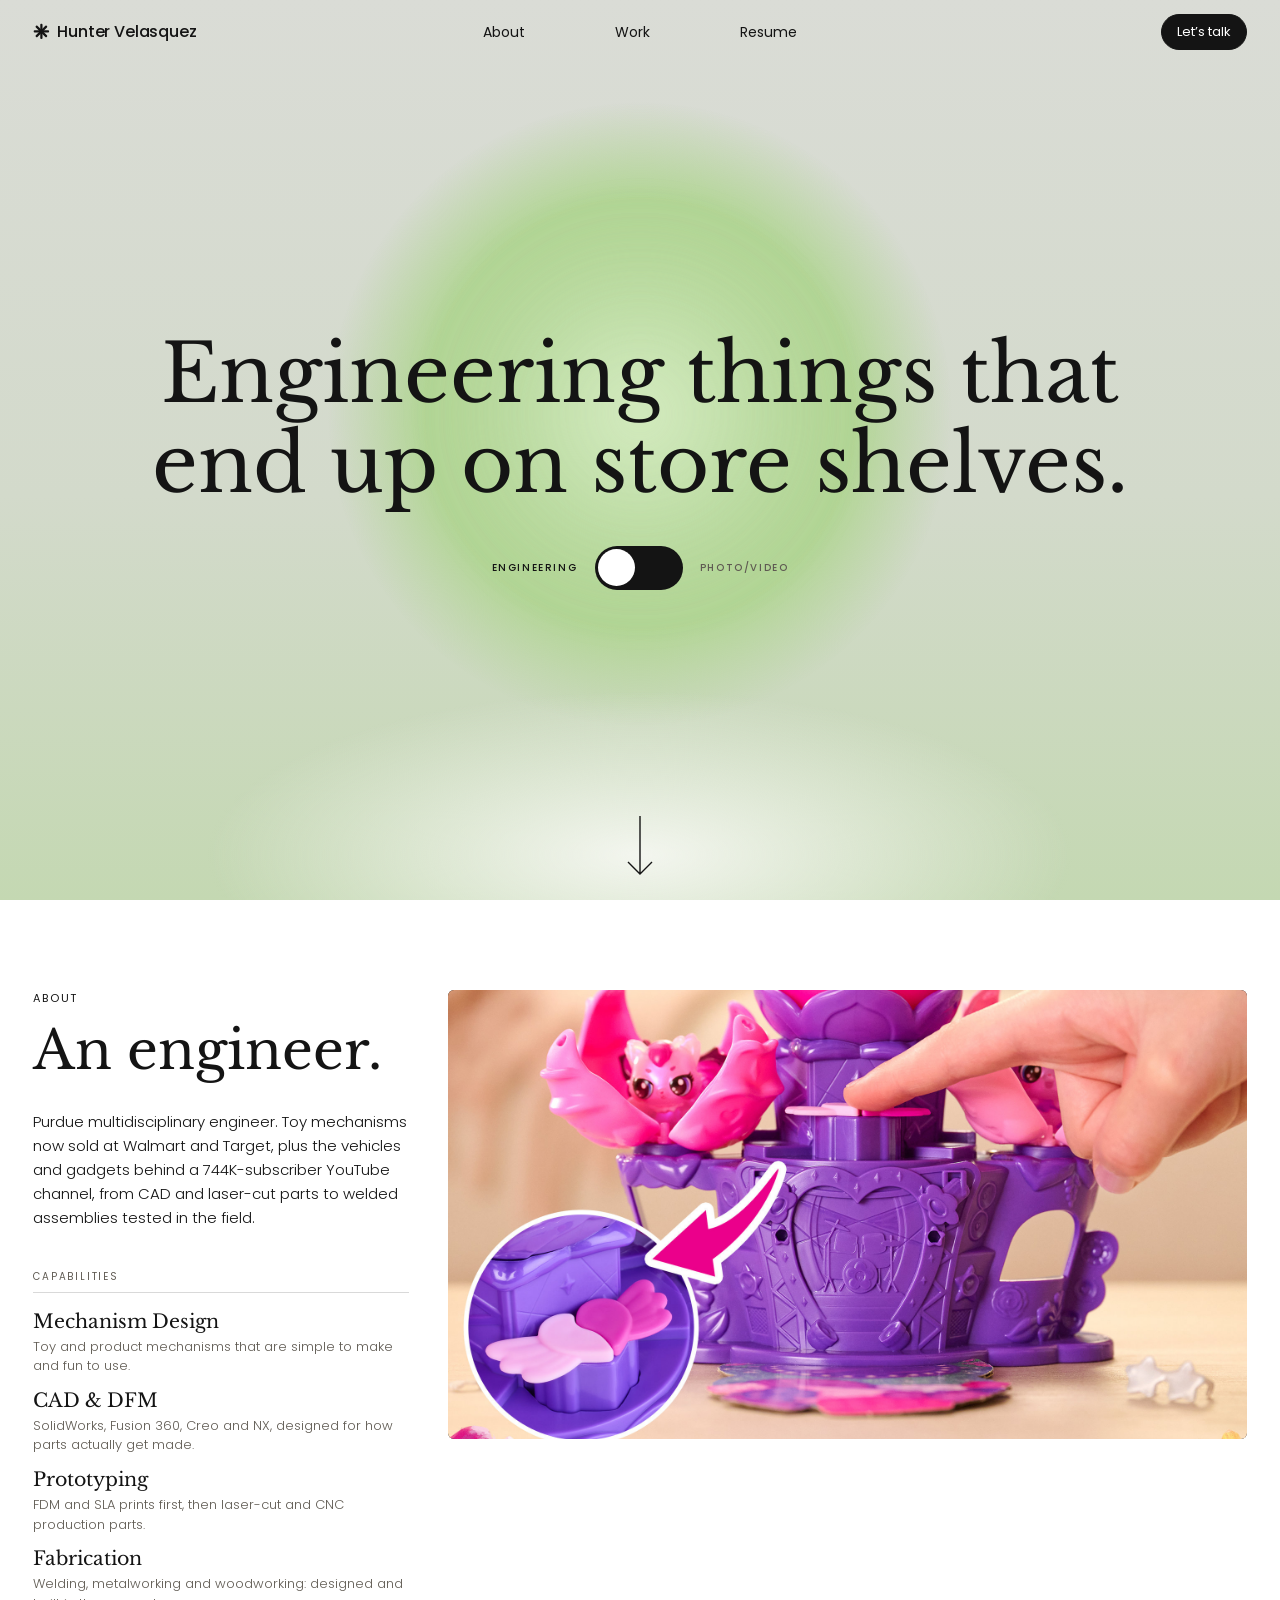
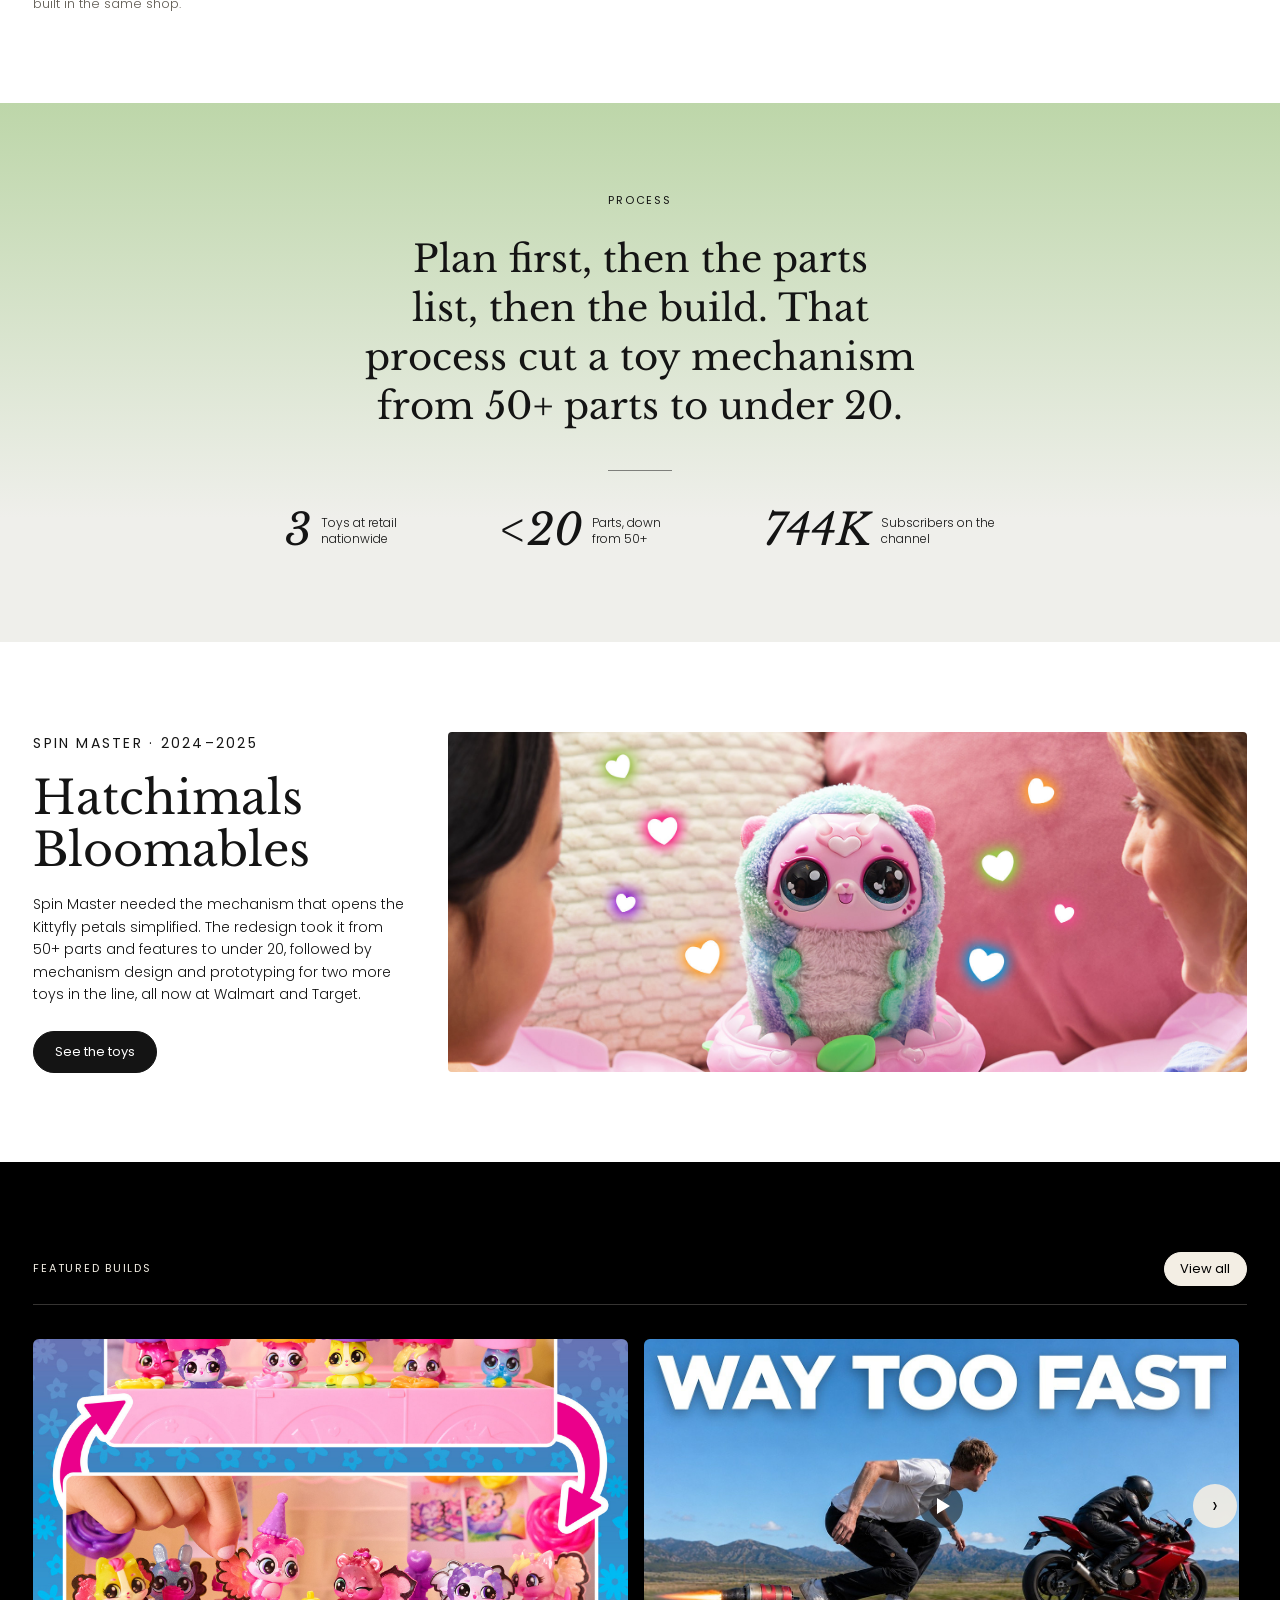
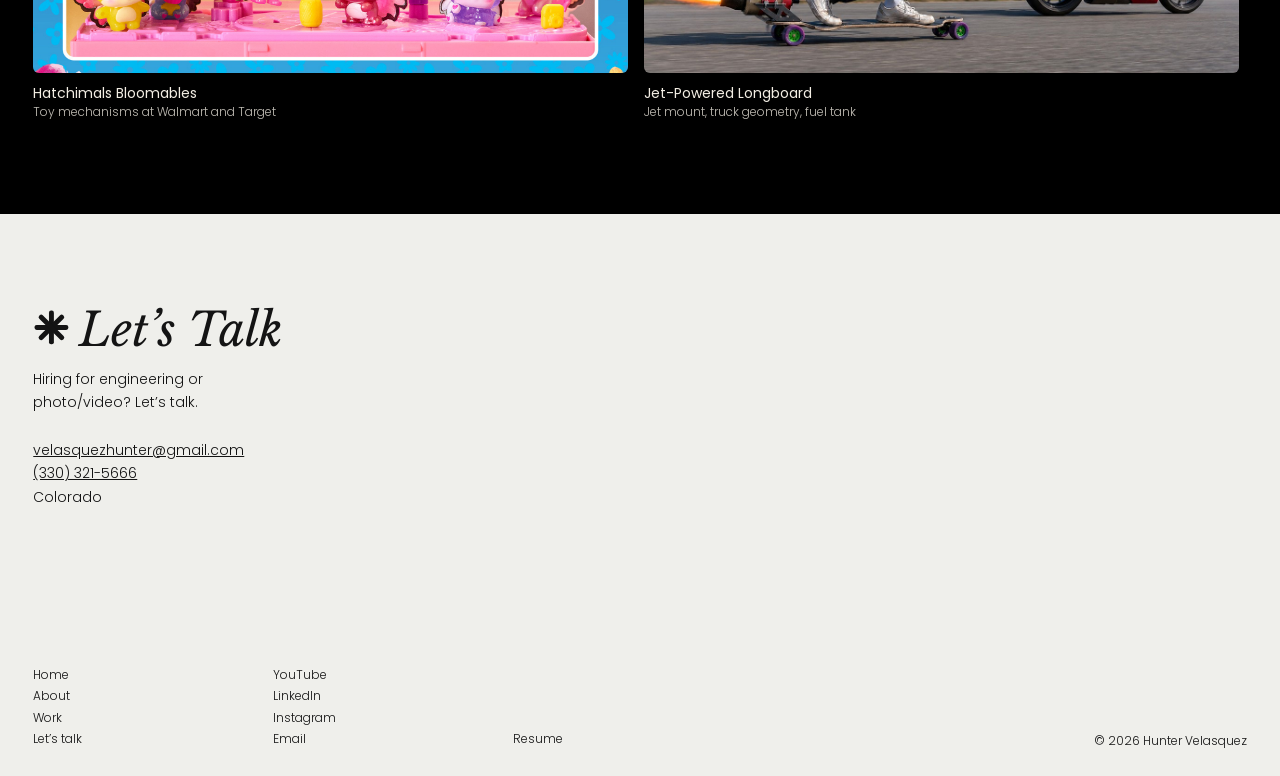
==== index.html @ cd438ddf "Stronger hero glow motion Co-Authored-By: Claude Opus 5.5 <noreply@anthropic.com>" ====
<!doctype html>
<html lang="en">
<head>
<meta charset="utf-8">
<meta name="viewport" content="width=device-width, initial-scale=1">
<title>Hunter Velasquez | Engineering and Photo/Video</title>
<meta name="description" content="Hunter Velasquez: mechanical and product engineer behind toys at Walmart and Target, and the editor and shooter for a 744K-subscriber YouTube channel.">
<meta property="og:title" content="Hunter Velasquez | Engineering and Photo/Video">
<meta property="og:description" content="Engineering things that end up on store shelves. Shooting and cutting stories millions of people watch.">
<meta property="og:image" content="/media/img/jet-powered-longboard-poster.jpg">
<meta property="og:type" content="website">
<link rel="icon" href="/favicon.svg" type="image/svg+xml">
<link rel="preconnect" href="https://fonts.googleapis.com">
<link rel="preconnect" href="https://fonts.gstatic.com" crossorigin>
<link href="https://fonts.googleapis.com/css2?family=Libre+Baskerville:ital,wght@0,400;1,400&family=Poppins:wght@200;300;400;500&display=swap" rel="stylesheet">
<link rel="stylesheet" href="/assets/site.css?v=6">
</head>
<body>
<header id="site-header"></header>

<main>
  <section class="hero" id="top">
    <div class="hero-bg" aria-hidden="true"><i class="g1"></i><i class="g4"></i><i class="g2"></i><i class="g3"></i></div>
    <div class="hero-inner">
      <h1 data-k="hero">Engineering things that end up on store shelves.</h1>
      <div class="switch" role="group" aria-label="Show engineering or photo and video work">
        <button class="side on" type="button" data-to="build">Engineering</button>
        <button class="track" type="button" role="switch" aria-checked="false" aria-label="Switch to Photo/Video"><span class="knob"></span></button>
        <button class="side" type="button" data-to="film">Photo/Video</button>
      </div>
    </div>
    <a class="down" href="#about" aria-label="Scroll to About"><svg viewBox="0 0 28 60"><path d="M14 0v58M2 46l12 12 12-12"/></svg></a>
  </section>

  <section id="about" class="wrap about">
    <div>
      <p class="label" data-k="aboutLabel">About</p>
      <h2 data-k="aboutTitle">An engineer.</h2>
      <p class="intro" data-k="about"></p>
      <div class="caps" data-swap>
        <span class="label" data-k="servicesLabel">Capabilities</span>
        <div id="caps"></div>
      </div>
    </div>
    <div class="reel" id="reel">
      <img id="reelPoster" alt="">
      <video id="reelVideo" muted loop playsinline autoplay preload="metadata"></video>
    </div>
  </section>

  <section class="wrap process" id="process">
    <p class="label" data-k="visionLabel">Process</p>
    <p class="stmt" data-k="vision"></p>
    <hr>
    <div class="stats" id="stats" data-swap></div>
  </section>

  <section class="wrap case" id="case">
    <div class="text">
      <p class="label" data-k="caseLabel"></p>
      <h2 data-k="caseTitle"></h2>
      <p data-k="caseBody"></p>
      <a class="pill" id="caseBtn" data-k="caseButton" target="_blank" rel="noopener"></a>
    </div>
    <div class="pic" data-swap><img id="caseImg" alt=""></div>
  </section>

  <section class="wrap featured" id="featured">
    <div class="head">
      <p class="label" data-k="featured"></p>
      <a class="pill" href="/work/">View all</a>
    </div>
    <div class="slider">
      <div class="track-x" id="slides" data-swap></div>
      <div class="arrows"><button type="button" id="prevSlide" aria-label="Previous">&#8249;</button><button type="button" id="nextSlide" aria-label="Next">&#8250;</button></div>
    </div>
  </section>

  <section class="wrap contact" id="contact">
    <h2><span id="star"></span>Let&rsquo;s Talk</h2>
    <p class="lede">Hiring for engineering or photo/video? Let&rsquo;s talk.</p>
    <address>
      <a href="mailto:velasquezhunter@gmail.com">velasquezhunter@gmail.com</a><br>
      <a href="tel:+13303215666">(330) 321-5666</a><br>
      Colorado
    </address>
  </section>
</main>

<footer id="site-footer"></footer>

<script src="/assets/data.js?v=6"></script>
<script src="/assets/site.js?v=6"></script>
<script src="/assets/home.js?v=6"></script>
</body>
</html>
---- assets/site.css ----
/* Hunter Velasquez portfolio. One stylesheet for every page.
   Two themes: Engineering (light, sage) and Photo/Video (dark). body.film switches them. */

:root {
  --ink: #141414;
  --muted: #5f5a52;
  --line: rgba(20, 20, 20, .16);
  --bg: #ffffff;
  --bg-soft: #efefeb;
  --cream: #f3eee4;
  --night: #0d0d10;
  --sage: #bdd6a9;
  --serif: "Libre Baskerville", Georgia, "Times New Roman", serif;
  --sans: "Poppins", system-ui, -apple-system, "Segoe UI", sans-serif;
  --pad: clamp(16px, 2.6vw, 64px);
  --ease: cubic-bezier(.2, .7, .2, 1);
}
/* --mix blends the two themes: 0 = Engineering (light), 1 = Photo/Video (dark).
   Home sets it live from the switch (so the colors slide while you drag); other pages use body.film = 1. */
body { --mix: 0; }
body.film { --mix: 1; }
body {
  --m: calc(var(--mix) * 100%);
  --ink: color-mix(in srgb, #141414, #f3eee4 var(--m));
  --muted: color-mix(in srgb, #5f5a52, rgba(243, 238, 228, .68) var(--m));
  --line: color-mix(in srgb, rgba(20, 20, 20, .16), rgba(243, 238, 228, .22) var(--m));
  --bg: color-mix(in srgb, #ffffff, #0d0d10 var(--m));
  --bg-soft: color-mix(in srgb, #efefeb, #0d0d10 var(--m));
}

*, *::before, *::after { box-sizing: border-box; }
html { scroll-behavior: smooth; -webkit-text-size-adjust: 100%; }
body {
  margin: 0; background: var(--bg); color: var(--ink);
  font-family: var(--sans); font-weight: 300; font-size: 16px; line-height: 1.6;
  -webkit-font-smoothing: antialiased;
}
img, video { display: block; max-width: 100%; }
a { color: inherit; }
h1, h2, h3 { font-family: var(--serif); font-weight: 400; margin: 0; line-height: 1.12; }
p { margin: 0; }
button { font: inherit; color: inherit; }
:focus-visible { outline: 2px solid currentColor; outline-offset: 3px; }
.sr { position: absolute; width: 1px; height: 1px; overflow: hidden; clip: rect(0 0 0 0); white-space: nowrap; }

.label { font-size: clamp(11px, .78vw, 15px); letter-spacing: .16em; text-transform: uppercase; font-weight: 400; color: var(--ink); }
.label.muted { color: var(--muted); }
.pill {
  display: inline-flex; align-items: center; justify-content: center; gap: .5em;
  padding: .72em 1.6em; border-radius: 999px; border: 1px solid var(--ink);
  background: var(--ink); color: var(--bg); text-decoration: none; font-size: clamp(13px, .9vw, 16px);
  font-weight: 400; cursor: pointer; transition: opacity .2s ease, background-color .7s ease, color .7s ease;
}
.pill:hover { opacity: .82; }
.pill.ghost { background: transparent; color: var(--ink); }

/* swap fade for text that changes with the switch */
[data-k], [data-swap] { transition: opacity .22s ease; }
.swapping [data-k], .swapping [data-swap] { opacity: 0; }

/* ---------- header ---------- */
.site-header {
  position: fixed; inset: 0 0 auto 0; z-index: 50;
  display: grid; grid-template-columns: 1fr auto 1fr; align-items: center; gap: 24px;
  padding: 14px var(--pad); transition: background-color .35s ease, box-shadow .35s ease, color .7s ease;
}
.site-header.solid { background: color-mix(in srgb, var(--bg) 88%, transparent); backdrop-filter: blur(10px); -webkit-backdrop-filter: blur(10px); box-shadow: 0 1px 0 var(--line); }
.logo { display: inline-flex; align-items: center; gap: .45em; text-decoration: none; font-weight: 500; font-size: clamp(16px, 1.25vw, 22px); letter-spacing: -.01em; white-space: nowrap; }
.logo svg { width: 1.05em; height: 1.05em; fill: currentColor; }
.nav { display: flex; gap: clamp(24px, 7vw, 150px); }
.nav a { text-decoration: none; font-size: clamp(14px, 1vw, 18px); font-weight: 400; }
.nav a:hover, .nav a[aria-current="page"] { text-decoration: underline; text-underline-offset: 4px; }
.site-header .pill { justify-self: end; padding: .5em 1.15em; }
.menu-btn { display: none; justify-self: end; background: none; border: 0; width: 40px; height: 40px; cursor: pointer; }
.menu-btn span { display: block; height: 1.5px; background: currentColor; margin: 7px 8px; transition: transform .25s ease, opacity .25s ease; }
@media (max-width: 760px) {
  .site-header { grid-template-columns: 1fr auto; }
  .site-header .pill { display: none; }
  .menu-btn { display: block; }
  .nav { position: fixed; inset: 0; z-index: -1; flex-direction: column; justify-content: center; align-items: center; gap: 28px; background: var(--bg); opacity: 0; pointer-events: none; transition: opacity .25s ease; }
  .nav a { font-family: var(--serif); font-size: 34px; }
  .menu-open .nav { opacity: 1; pointer-events: auto; }
  .menu-open .menu-btn span:first-child { transform: translateY(4.25px) rotate(45deg); }
  .menu-open .menu-btn span:last-child { transform: translateY(-4.25px) rotate(-45deg); }
}

/* ---------- hero ---------- */
.hero { position: relative; min-height: 100vh; min-height: 100svh; display: grid; place-items: center; overflow: hidden; padding: 110px var(--pad) 90px; isolation: isolate; }
.hero-bg { position: absolute; inset: 0; z-index: -1; overflow: hidden;
  --glow: color-mix(in srgb, #b2d595, #6a2a10 var(--m));
  --glow2: color-mix(in srgb, #e4f5d2, #c2531a var(--m));
  --glow3: color-mix(in srgb, #94c27a, #3a1508 var(--m));
  --haze: color-mix(in srgb, rgba(244, 246, 240, .98), rgba(255, 140, 70, .22) var(--m));
  background: linear-gradient(180deg, color-mix(in srgb, #dadcd6, #0d0d10 var(--m)) 0%, color-mix(in srgb, #d3dacb, #0d0d10 var(--m)) 55%, color-mix(in srgb, #c4d8b2, #140b07 var(--m)) 100%); }
.hero-bg i { position: absolute; display: block; border-radius: 50%; will-change: transform, opacity; }
/* main glow: grows and shrinks like the old site's pulsing circle */
.hero-bg .g1 { width: 70vmin; height: 70vmin; left: calc(50% - 35vmin); top: calc(46% - 35vmin);
  background: radial-gradient(circle, var(--glow) 0, var(--glow) 48%, transparent 70%); animation: breathe 5.5s ease-in-out infinite; }
/* bright core drifting around inside the glow */
.hero-bg .g2 { width: 44vmin; height: 44vmin; left: calc(50% - 22vmin); top: calc(46% - 22vmin); opacity: .9; filter: blur(4vmin);
  background: radial-gradient(circle, var(--glow2) 0, transparent 68%); animation: orbit 11s linear infinite; }
/* deeper-toned blob circling the other way, so the color visibly shifts */
.hero-bg .g4 { width: 38vmin; height: 38vmin; left: calc(50% - 19vmin); top: calc(46% - 19vmin); opacity: .75; filter: blur(5vmin);
  background: radial-gradient(circle, var(--glow3) 0, transparent 68%); animation: orbit2 14s linear infinite; }
/* light pooling at the bottom edge */
.hero-bg .g3 { width: 100vmin; height: 38vmin; left: calc(50% - 50vmin); bottom: -14vmin;
  background: radial-gradient(ellipse, var(--haze) 0, transparent 68%); animation: swell 6.5s ease-in-out infinite; }
@keyframes breathe { 0%, 100% { transform: scale(.9); } 50% { transform: scale(1.16); } }
@keyframes orbit { from { transform: rotate(0deg) translateX(15vmin) rotate(0deg) scale(1); } 50% { transform: rotate(180deg) translateX(15vmin) rotate(-180deg) scale(1.2); } to { transform: rotate(360deg) translateX(15vmin) rotate(-360deg) scale(1); } }
@keyframes orbit2 { from { transform: rotate(360deg) translateX(13vmin) rotate(-360deg); } to { transform: rotate(0deg) translateX(13vmin) rotate(0deg); } }
@keyframes swell { 0%, 100% { transform: scale(.92, .85); opacity: .75; } 50% { transform: scale(1.15, 1.35); opacity: 1; } }
.hero-inner { display: flex; flex-direction: column; align-items: center; gap: clamp(28px, 4vh, 56px); text-align: center; }
.hero h1 { font-size: clamp(42px, 6.25vw, 112px); line-height: 1.12; max-width: 20ch; text-wrap: balance; }
.down { position: absolute; left: 50%; bottom: 22px; transform: translateX(-50%); width: 44px; height: 64px; display: grid; place-items: center; color: var(--ink); }
.down svg { width: 28px; height: 60px; stroke: currentColor; fill: none; stroke-width: 1.4; }

/* the Engineering / Photo-Video switch */
.switch { display: flex; align-items: center; gap: clamp(12px, 1.2vw, 20px); user-select: none; -webkit-user-select: none; }
.switch .side { font-size: clamp(10px, .72vw, 13px); letter-spacing: .16em; font-weight: 500; text-transform: uppercase; background: none; border: 0; padding: 6px 2px; cursor: pointer; color: var(--muted); transition: color .3s ease; }
.switch .side.on { color: var(--ink); }
.track { position: relative; width: clamp(88px, 6.4vw, 120px); aspect-ratio: 2 / 1; border-radius: 999px; background: color-mix(in srgb, #141414, #f3eee4 var(--m)); border: 0; padding: 0; cursor: grab; touch-action: none; box-shadow: 0 0 0 0 rgba(20, 20, 20, .35); animation: nudge 2.6s ease-out infinite; }
body.film .track { animation-name: nudgeFilm; }
.knob { position: absolute; top: 8%; left: 4%; height: 84%; aspect-ratio: 1; border-radius: 50%; background: color-mix(in srgb, #ffffff, #0d0d10 var(--m)); }
.track.dragging { cursor: grabbing; animation: none; }
@keyframes nudge { 0% { box-shadow: 0 0 0 0 rgba(20, 20, 20, .35); } 70% { box-shadow: 0 0 0 14px rgba(20, 20, 20, 0); } 100% { box-shadow: 0 0 0 0 rgba(20, 20, 20, 0); } }
@keyframes nudgeFilm { 0% { box-shadow: 0 0 0 0 rgba(243, 238, 228, .35); } 70% { box-shadow: 0 0 0 14px rgba(243, 238, 228, 0); } 100% { box-shadow: 0 0 0 0 rgba(243, 238, 228, 0); } }

/* ---------- sections ---------- */
section { position: relative; }
.wrap { padding: clamp(56px, 7vw, 120px) var(--pad); }

/* about */
.about { display: grid; grid-template-columns: minmax(0, 31%) minmax(0, 1fr); gap: clamp(24px, 3vw, 64px); align-items: start; }
.about h2 { font-size: clamp(40px, 4.2vw, 80px); margin: .25em 0 .55em; }
.about .intro { font-size: clamp(15px, 1.05vw, 20px); line-height: 1.6; }
.caps { margin-top: clamp(28px, 3vw, 48px); }
.caps .label { display: block; padding-bottom: .7em; border-bottom: 1px solid var(--line); margin-bottom: .4em; color: var(--muted); font-size: clamp(10px, .7vw, 13px); letter-spacing: .18em; }
.cap { padding: .8em 0 0; }
.cap h3 { font-size: clamp(19px, 1.45vw, 27px); line-height: 1.3; }
.cap p { font-size: clamp(13px, .9vw, 17px); color: var(--muted); line-height: 1.5; margin-top: .2em; }
.reel { position: relative; aspect-ratio: 16 / 9; border-radius: 6px; overflow: hidden; background: #0d0d10; }
.reel img, .reel video { position: absolute; inset: 0; width: 100%; height: 100%; object-fit: cover; }
.reel video { opacity: 0; transition: opacity .5s ease; }
.reel video.on { opacity: 1; }
@media (max-width: 860px) { .about { grid-template-columns: 1fr; } .about .reel { order: 2; } }

/* process */
.process { text-align: center; background: linear-gradient(180deg, color-mix(in srgb, var(--sage), #0d0d10 var(--m)) 0%, var(--bg-soft) 77%); perspective: 1000px; }
.process .stmt { font-family: var(--serif); font-size: clamp(26px, 2.9vw, 60px); line-height: 1.32; max-width: 24ch; margin: clamp(18px, 2vw, 32px) auto 0; text-wrap: balance; transform-style: preserve-3d; will-change: transform; }
.process hr { width: 64px; border: 0; border-top: 1px solid var(--ink); opacity: .5; margin: clamp(28px, 3vw, 48px) auto; }
.stats { display: grid; grid-template-columns: repeat(3, auto); justify-content: center; gap: clamp(28px, 8vw, 180px); }
.stat { display: flex; align-items: center; gap: .6em; text-align: left; }
.stat b { font-family: var(--serif); font-style: italic; font-weight: 400; font-size: clamp(36px, 3.4vw, 64px); line-height: 1; }
.stat span { font-size: clamp(12px, .85vw, 16px); line-height: 1.3; white-space: pre-line; }
@media (max-width: 700px) { .stats { grid-template-columns: 1fr; justify-items: center; gap: 22px; } }

/* case study */
.case { display: grid; grid-template-columns: minmax(0, 31%) minmax(0, 1fr); gap: clamp(24px, 3vw, 64px); align-items: start; }
.case .text { display: flex; flex-direction: column; gap: clamp(14px, 1.4vw, 24px); }
.case h2 { font-size: clamp(36px, 3.6vw, 72px); }
.case .text p { font-size: clamp(14px, .95vw, 18px); line-height: 1.6; }
.case .text .pill { align-self: flex-start; margin-top: 8px; }
.case .pic { position: relative; aspect-ratio: 2.35 / 1; border-radius: 4px; overflow: hidden; }
.case .pic img { position: absolute; inset: 0; width: 100%; height: 100%; object-fit: cover; }
@media (max-width: 860px) { .case { grid-template-columns: 1fr; } .case .text .pill { margin-top: 8px; } }

/* featured slider (always dark) */
.featured { background: #000; color: #f3eee4; }
.featured .head { display: flex; justify-content: space-between; align-items: center; padding-bottom: clamp(14px, 1.4vw, 24px); border-bottom: 1px solid rgba(243, 238, 228, .22); margin-bottom: clamp(24px, 2.6vw, 44px); }
.featured .label { color: #f3eee4; }
.featured .pill { background: #f3eee4; color: #000; border-color: #f3eee4; padding: .45em 1.2em; }
.slider { position: relative; }
.track-x { display: grid; grid-auto-flow: column; grid-auto-columns: clamp(280px, 46.5vw, 1100px); gap: clamp(12px, 1.2vw, 24px); overflow-x: auto; scroll-snap-type: x mandatory; scrollbar-width: none; padding-bottom: 4px; }
.track-x::-webkit-scrollbar { display: none; }
.slide { scroll-snap-align: start; text-decoration: none; color: inherit; cursor: pointer; }
.slide .media { position: relative; aspect-ratio: 16 / 9; border-radius: 6px; overflow: hidden; background: #111; }
.slide h3 { font-family: var(--sans); font-weight: 400; font-size: clamp(14px, 1vw, 19px); margin-top: .9em; }
.slide p { font-size: clamp(12px, .78vw, 15px); opacity: .8; }
.arrows { position: absolute; top: calc(clamp(280px, 46.5vw, 1100px) * 9 / 32); right: 0; left: 0; display: flex; justify-content: space-between; pointer-events: none; padding: 0 10px; }
.arrows button { pointer-events: auto; width: 44px; height: 44px; border-radius: 50%; border: 0; background: rgba(243, 238, 228, .9); color: #000; font-size: 22px; cursor: pointer; transform: translateY(-50%); }
.arrows button:disabled { opacity: 0; pointer-events: none; }

/* shared hover-play media (featured slides + work tiles) */
.hp { position: relative; overflow: hidden; }
.hp > img, .hp > video, .hp > iframe { position: absolute; inset: 0; width: 100%; height: 100%; object-fit: cover; border: 0; }
.hp > video, .hp > iframe { opacity: 0; transition: opacity .4s ease; pointer-events: none; }
.hp.playing > video.on, .hp.playing > iframe.on { opacity: 1; }
.hp .play { position: absolute; left: 50%; top: 50%; width: 44px; height: 44px; margin: -22px 0 0 -22px; border-radius: 50%; background: rgba(13, 13, 16, .55); display: grid; place-items: center; transition: opacity .3s ease; }
.hp .play::after { content: ""; border-left: 13px solid #fff; border-top: 8px solid transparent; border-bottom: 8px solid transparent; margin-left: 4px; }
.hp.playing .play { opacity: 0; }
.hp > img { transition: transform .6s var(--ease); }
a:hover .hp > img, button:hover .hp > img { transform: scale(1.025); }

/* contact + footer */
.contact { background: var(--bg-soft); }
.contact h2 { font-size: clamp(36px, 3.6vw, 72px); font-style: italic; display: flex; align-items: center; gap: .2em; }
.contact h2 svg { width: .8em; height: .8em; fill: currentColor; }
.contact .lede { margin-top: .9em; font-size: clamp(14px, 1vw, 19px); max-width: 26ch; }
.contact address { font-style: normal; margin-top: clamp(20px, 2vw, 36px); font-size: clamp(14px, .95vw, 18px); line-height: 1.7; }
.site-footer { background: var(--bg-soft); padding: clamp(36px, 5vw, 96px) var(--pad) clamp(20px, 2vw, 32px); display: grid; grid-template-columns: repeat(3, minmax(0, 220px)) 1fr; gap: 20px; align-items: end; font-size: clamp(12px, .8vw, 15px); }
.site-footer ul { list-style: none; margin: 0; padding: 0; line-height: 1.8; }
.site-footer a { text-decoration: none; }
.site-footer a:hover { text-decoration: underline; }
.site-footer .copy { justify-self: end; }
@media (max-width: 700px) { .site-footer { grid-template-columns: 1fr 1fr; } .site-footer .copy { justify-self: start; grid-column: 1 / -1; } }

/* ---------- inner pages (Work is dark, Resume is light) ---------- */
.page-top { padding: clamp(110px, 12vw, 200px) var(--pad) clamp(28px, 3vw, 56px); text-align: center; }
.page-top h1 { font-size: clamp(48px, 7vw, 132px); }
.page-top .label { margin-top: 1.4em; display: block; }
.filters { display: flex; flex-wrap: wrap; justify-content: center; gap: 8px; margin-top: clamp(22px, 2.4vw, 40px); }
.filters button { border: 1px solid var(--line); background: transparent; border-radius: 999px; padding: .55em 1.2em; font-size: clamp(12px, .8vw, 14px); letter-spacing: .08em; text-transform: uppercase; cursor: pointer; }
.filters button[aria-pressed="true"] { background: var(--ink); color: var(--bg); border-color: var(--ink); }
.grid { display: grid; grid-template-columns: repeat(4, minmax(0, 1fr)); gap: clamp(36px, 3vw, 56px) clamp(14px, 1.2vw, 24px); padding: 0 var(--pad) clamp(64px, 7vw, 120px); max-width: 1680px; margin: 0 auto; }
@media (max-width: 1100px) { .grid { grid-template-columns: repeat(3, minmax(0, 1fr)); } }
@media (max-width: 800px) { .grid { grid-template-columns: repeat(2, minmax(0, 1fr)); } }
@media (max-width: 480px) { .grid { grid-template-columns: 1fr; } }
.tile { display: block; text-align: left; background: none; border: 0; padding: 0; cursor: pointer; color: inherit; }
.tile .hp { aspect-ratio: 16 / 9; border-radius: 4px; background: #1a1a1d; }
.tile h3 { font-family: var(--sans); font-weight: 400; font-size: clamp(14px, .95vw, 17px); margin-top: .85em; line-height: 1.35; }
.tile .label { font-size: clamp(10px, .62vw, 12px); margin-top: .35em; display: block; }
.tile[hidden] { display: none; }

/* project viewer (dialog) */
.viewer { position: fixed; inset: 0; z-index: 100; display: grid; place-items: center; background: rgba(0, 0, 0, .72); opacity: 0; pointer-events: none; transition: opacity .25s ease; }
.viewer.open { opacity: 1; pointer-events: auto; }
.vbox { --bg: #f3eee4; --ink: #141414; --muted: #6b665d; --line: rgba(20, 20, 20, .14);
  position: relative; width: min(1320px, 94vw); height: min(840px, 88vh); background: var(--bg); color: var(--ink); border-radius: 6px; overflow: hidden;
  display: grid; grid-template-columns: minmax(0, 1.75fr) minmax(300px, 1fr); transform: translateY(12px); transition: transform .3s var(--ease); }
.viewer.open .vbox { transform: none; }
.stage { position: relative; background: #0f0f0f; display: flex; flex-direction: column; min-height: 0; }
.view { position: relative; flex: 1; min-height: 0; display: flex; align-items: center; justify-content: center; overflow: hidden; }
.view img, .view video, .view iframe { width: 100%; height: 100%; object-fit: contain; display: block; border: 0; }
.vnav { position: absolute; top: 50%; transform: translateY(-50%); width: 44px; height: 44px; border-radius: 50%; border: 0; background: rgba(243, 238, 228, .92); color: #141414; font-size: 22px; line-height: 44px; cursor: pointer; z-index: 2; }
.vnav.prev { left: 14px; } .vnav.next { right: 14px; }
.thumbs { display: flex; gap: 8px; padding: 10px 12px 12px; justify-content: center; flex-wrap: wrap; }
.thumbs button { width: 78px; aspect-ratio: 16 / 9; border: 2px solid transparent; border-radius: 4px; padding: 0; background: #222 center / cover no-repeat; cursor: pointer; opacity: .55; position: relative; }
.thumbs button:hover { opacity: .85; }
.thumbs button.on { border-color: #f3eee4; opacity: 1; }
.thumbs button.vid::after { content: "\25B6"; position: absolute; inset: 0; display: grid; place-items: center; color: #fff; font-size: 13px; text-shadow: 0 0 6px rgba(0, 0, 0, .8); }
.info { padding: 56px 40px 36px; overflow: auto; display: flex; flex-direction: column; gap: 14px; }
.info .cat { font-size: 12px; letter-spacing: .16em; text-transform: uppercase; color: var(--muted); }
.info h2 { font-size: clamp(26px, 2.6vw, 38px); }
.info .short { font-size: 15px; color: var(--muted); padding-bottom: 6px; border-bottom: 1px solid var(--line); }
.info .body { font-size: 15px; line-height: 1.65; white-space: pre-line; }
.info .note { font-size: 13px; line-height: 1.55; color: #3d3a34; background: rgba(20, 20, 20, .05); border-left: 3px solid var(--ink); padding: 10px 14px; border-radius: 2px; }
.info .h3 { font-size: 11px; letter-spacing: .16em; text-transform: uppercase; color: var(--muted); margin-top: 8px; }
.info ul { padding-left: 18px; margin: 0; font-size: 14.5px; line-height: 1.55; display: flex; flex-direction: column; gap: 6px; }
.chips { display: flex; flex-wrap: wrap; gap: 6px; }
.chips span { font-size: 12px; line-height: 1; padding: 7px 11px; border: 1px solid var(--line); border-radius: 999px; background: #fbf8f2; }
.tabs { display: flex; gap: 4px; padding: 4px; border: 1px solid var(--line); border-radius: 999px; align-self: flex-start; }
.tabs button { border: 0; background: transparent; color: var(--muted); font-size: 11px; font-weight: 500; letter-spacing: .14em; text-transform: uppercase; padding: 9px 14px; border-radius: 999px; cursor: pointer; }
.tabs button.on { background: var(--ink); color: var(--bg); }
.info .pill { align-self: flex-start; margin-top: 6px; }
.vclose { position: absolute; top: 12px; right: 12px; z-index: 5; width: 40px; height: 40px; border-radius: 50%; border: 1px solid var(--line); background: var(--bg); color: var(--ink); font-size: 22px; line-height: 36px; cursor: pointer; }
.hide { display: none !important; }
@media (max-width: 760px) {
  .vbox { width: 100vw; height: 100vh; height: 100dvh; border-radius: 0; display: block; overflow: auto; }
  .view { aspect-ratio: 16 / 9; flex: none; }
  .info { padding: 22px 20px 40px; overflow: visible; }
  .thumbs button { width: 64px; }
}
body.lock { overflow: hidden; }

/* resume page */
.resumes { display: grid; grid-template-columns: 1fr 1fr; gap: 28px; max-width: 1120px; margin: 0 auto; padding: 0 var(--pad) clamp(56px, 6vw, 96px); }
.rcard { background: #fbf8f2; border: 1px solid var(--line); border-radius: 10px; padding: 22px; display: grid; grid-template-columns: minmax(150px, 42%) 1fr; gap: 22px; align-items: start; }
.rcard .preview { display: block; border: 1px solid var(--line); border-radius: 4px; overflow: hidden; box-shadow: 0 10px 24px rgba(20, 20, 20, .10); transition: transform .2s ease, box-shadow .2s ease; background: #fff; }
.rcard .preview:hover { transform: translateY(-3px); box-shadow: 0 16px 32px rgba(20, 20, 20, .16); }
.rcard .preview img { width: 100%; aspect-ratio: 8.5 / 11; object-fit: cover; object-position: top; }
.rcard .meta { display: flex; flex-direction: column; gap: 12px; padding-top: 4px; }
.rcard h2 { font-size: 28px; }
.rcard .btns { display: flex; flex-wrap: wrap; gap: 10px; margin-top: 6px; }
.resume-note { text-align: center; font-size: 13px; color: var(--muted); padding-bottom: 48px; }
@media (max-width: 860px) { .resumes { grid-template-columns: 1fr; } }
@media (max-width: 520px) { .rcard { grid-template-columns: 96px 1fr; gap: 14px; padding: 14px; } .rcard h2 { font-size: 22px; } }

@media (prefers-reduced-motion: reduce) {
  *, *::before, *::after { animation: none !important; transition-duration: .01ms !important; scroll-behavior: auto !important; }
}
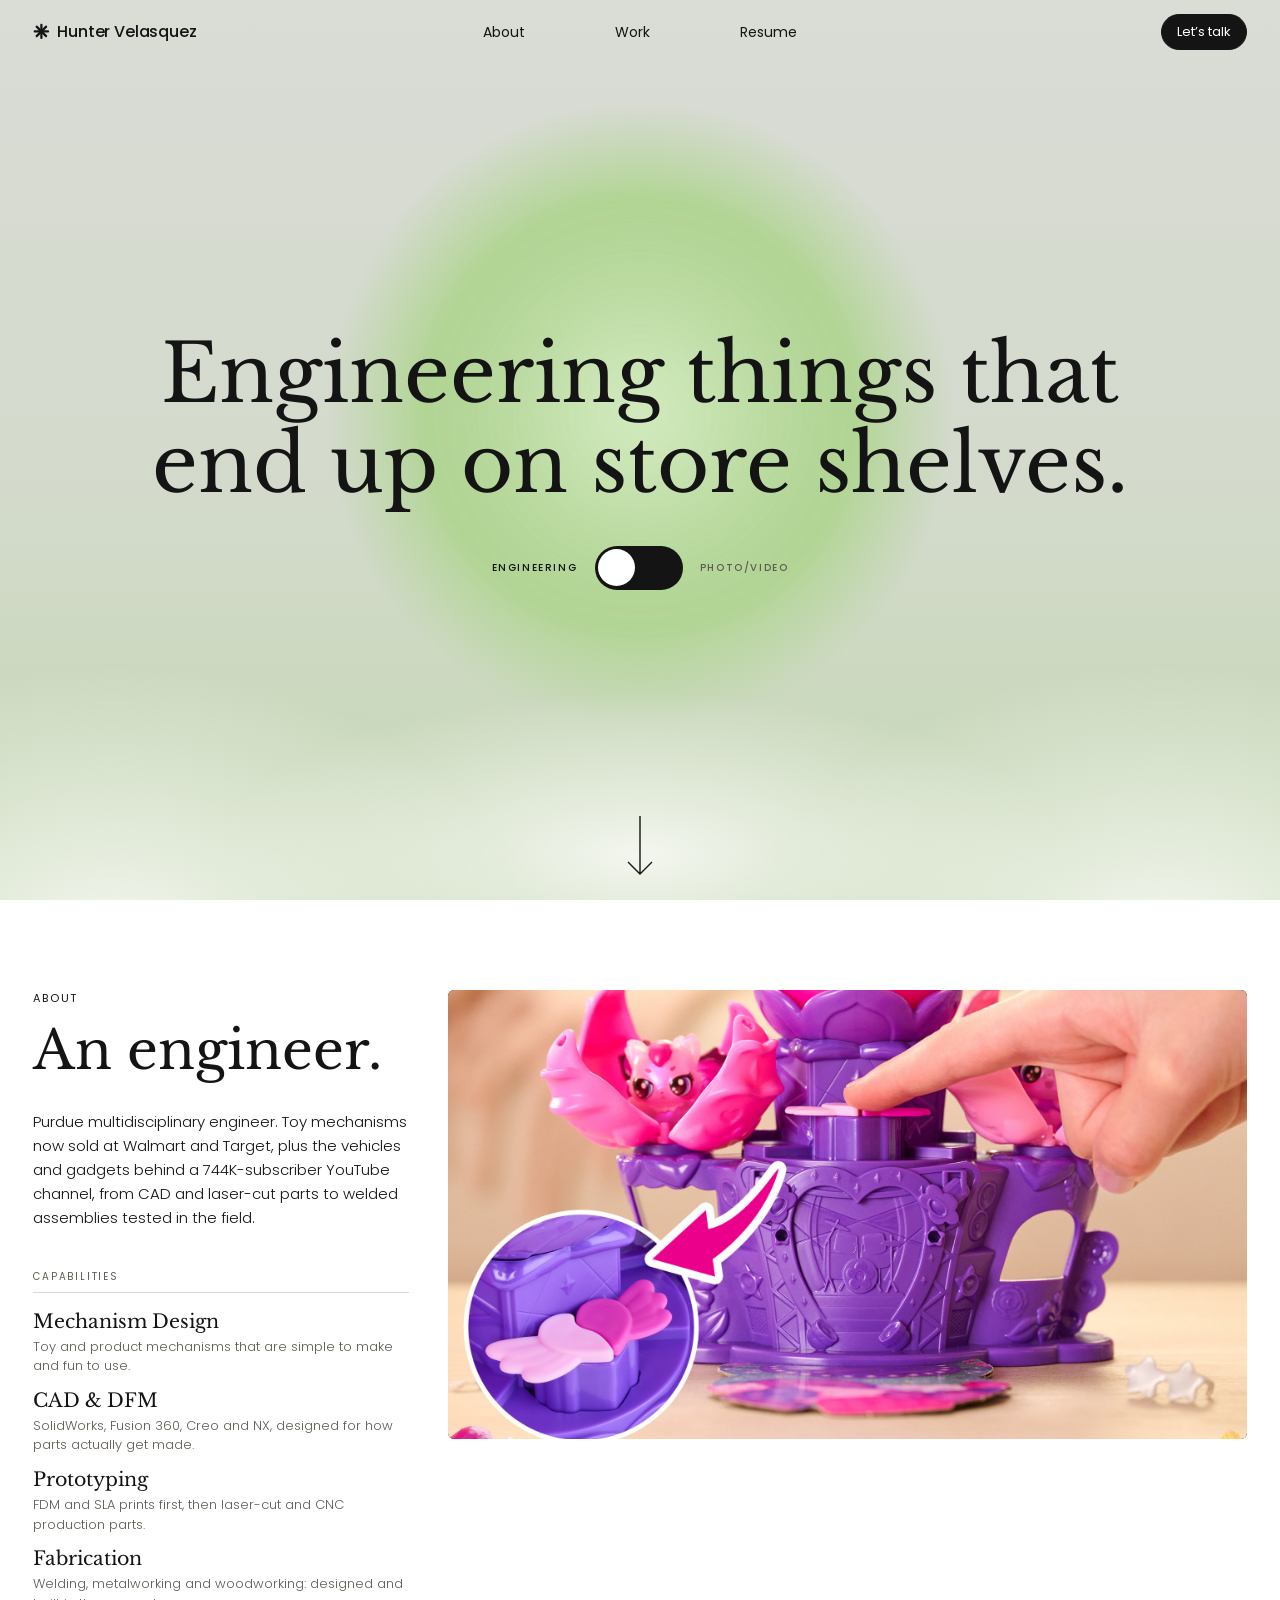
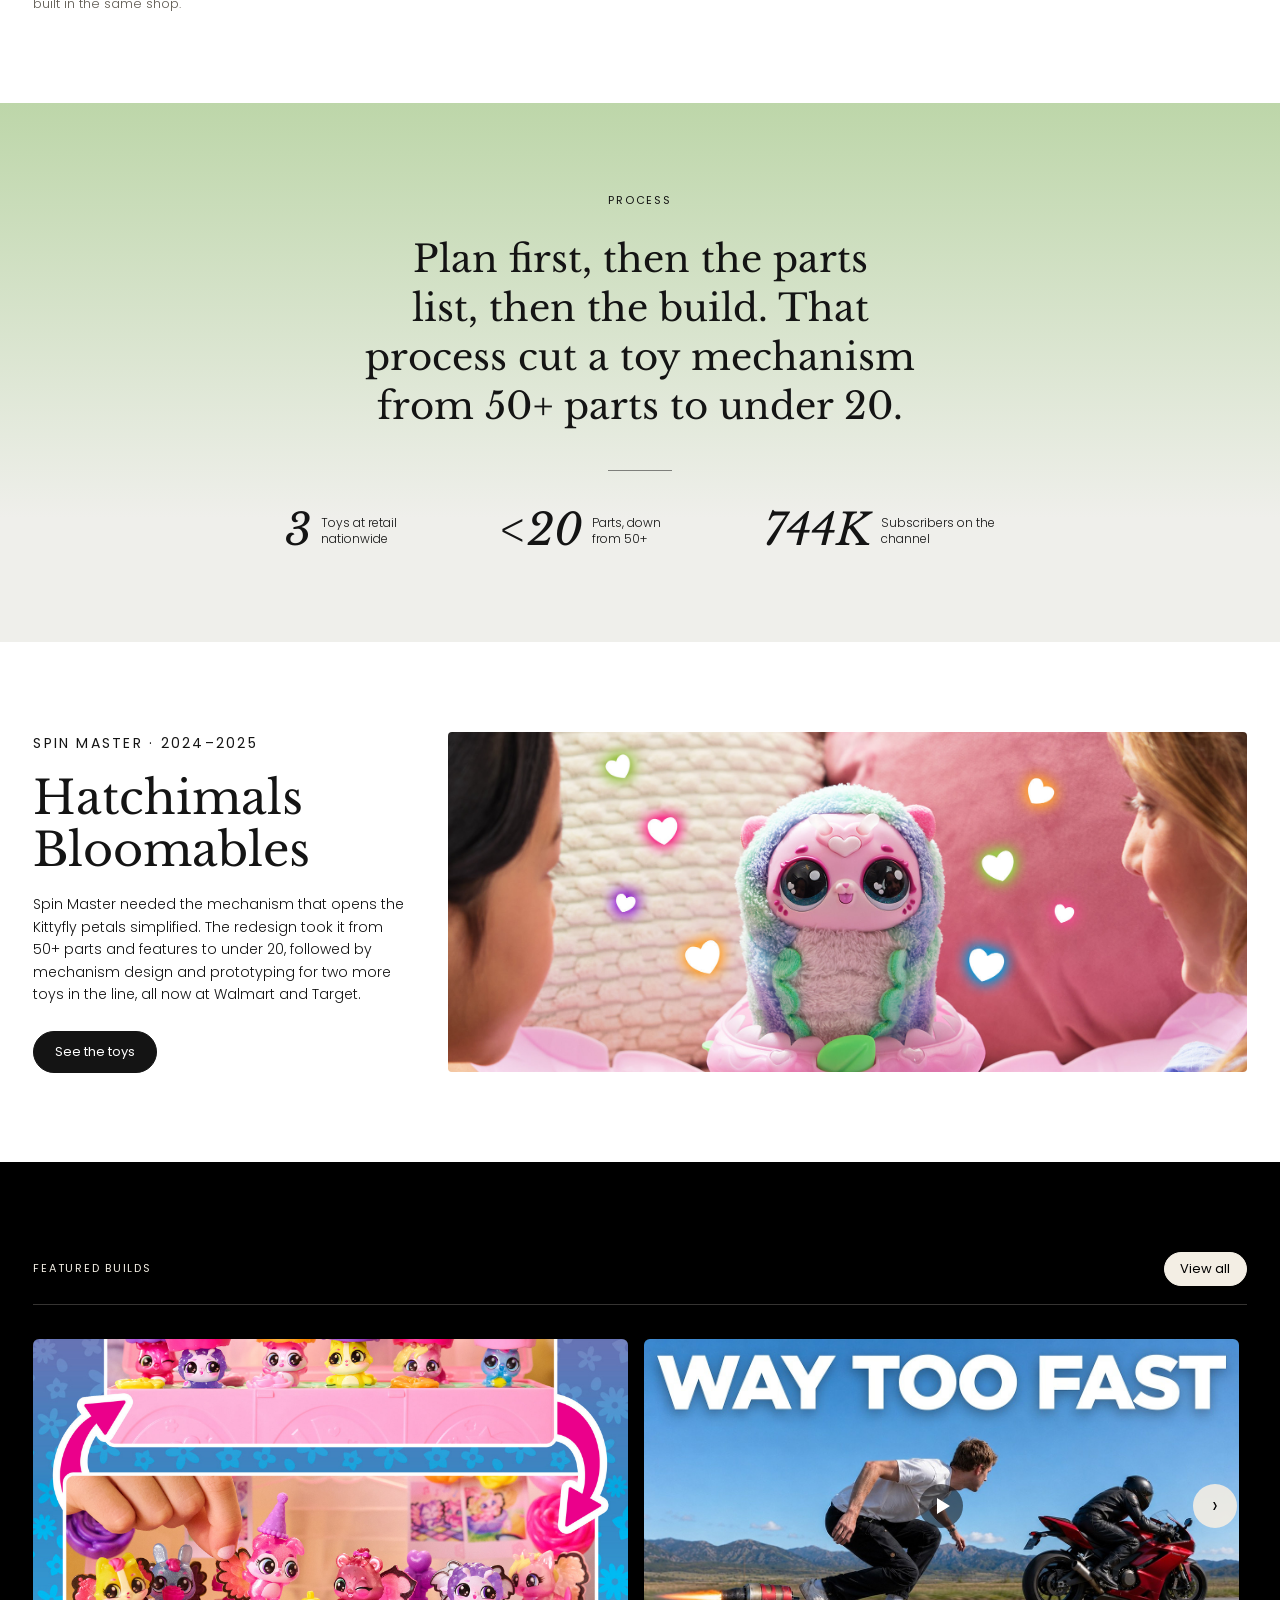
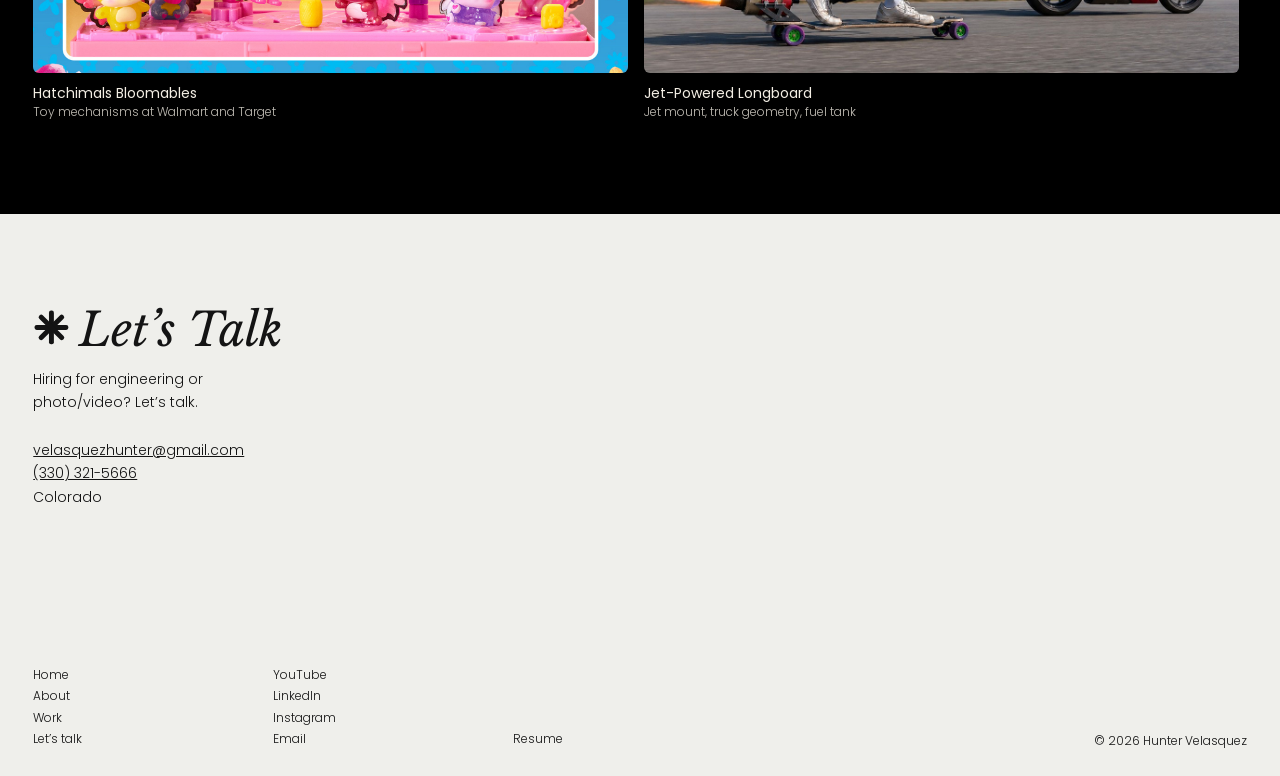
==== commit 82eeed60: "Swelling light in the hero's bottom corners Co-Authored-By: Claude Opus 5.5 <noreply@anthropic.com>" ====
--- a/index.html
+++ b/index.html
@@ -13,14 +13,14 @@
 <link rel="preconnect" href="https://fonts.googleapis.com">
 <link rel="preconnect" href="https://fonts.gstatic.com" crossorigin>
 <link href="https://fonts.googleapis.com/css2?family=Libre+Baskerville:ital,wght@0,400;1,400&family=Poppins:wght@200;300;400;500&display=swap" rel="stylesheet">
-<link rel="stylesheet" href="/assets/site.css?v=6">
+<link rel="stylesheet" href="/assets/site.css?v=8">
 </head>
 <body>
 <header id="site-header"></header>
 
 <main>
   <section class="hero" id="top">
-    <div class="hero-bg" aria-hidden="true"><i class="g1"></i><i class="g4"></i><i class="g2"></i><i class="g3"></i></div>
+    <div class="hero-bg" aria-hidden="true"><i class="g1"></i><i class="g4"></i><i class="g2"></i><i class="g3"></i><i class="c1"></i><i class="c2"></i></div>
     <div class="hero-inner">
       <h1 data-k="hero">Engineering things that end up on store shelves.</h1>
       <div class="switch" role="group" aria-label="Show engineering or photo and video work">
@@ -89,8 +89,8 @@
 
 <footer id="site-footer"></footer>
 
-<script src="/assets/data.js?v=6"></script>
-<script src="/assets/site.js?v=6"></script>
-<script src="/assets/home.js?v=6"></script>
+<script src="/assets/data.js?v=8"></script>
+<script src="/assets/site.js?v=8"></script>
+<script src="/assets/home.js?v=8"></script>
 </body>
 </html>
--- a/assets/site.css
+++ b/assets/site.css
@@ -105,10 +105,16 @@
 /* light pooling at the bottom edge */
 .hero-bg .g3 { width: 100vmin; height: 38vmin; left: calc(50% - 50vmin); bottom: -14vmin;
   background: radial-gradient(ellipse, var(--haze) 0, transparent 68%); animation: swell 6.5s ease-in-out infinite; }
+/* light in the bottom corners, swelling out of step with the centre */
+.hero-bg .c1, .hero-bg .c2 { width: 70vmax; height: 46vmax; bottom: -26vmax;
+  background: radial-gradient(ellipse, var(--haze) 0, transparent 66%); animation: cornerSwell 7s ease-in-out infinite; }
+.hero-bg .c1 { left: -26vmax; transform-origin: 20% 80%; }
+.hero-bg .c2 { right: -26vmax; transform-origin: 80% 80%; animation-delay: -3.5s; }
+@keyframes cornerSwell { 0%, 100% { transform: scale(.7); opacity: .45; } 50% { transform: scale(1.45); opacity: 1; } }
 @keyframes breathe { 0%, 100% { transform: scale(.9); } 50% { transform: scale(1.16); } }
 @keyframes orbit { from { transform: rotate(0deg) translateX(15vmin) rotate(0deg) scale(1); } 50% { transform: rotate(180deg) translateX(15vmin) rotate(-180deg) scale(1.2); } to { transform: rotate(360deg) translateX(15vmin) rotate(-360deg) scale(1); } }
 @keyframes orbit2 { from { transform: rotate(360deg) translateX(13vmin) rotate(-360deg); } to { transform: rotate(0deg) translateX(13vmin) rotate(0deg); } }
-@keyframes swell { 0%, 100% { transform: scale(.92, .85); opacity: .75; } 50% { transform: scale(1.15, 1.35); opacity: 1; } }
+@keyframes swell { 0%, 100% { transform: scale(.85, .8); opacity: .7; } 50% { transform: scale(1.3, 1.6); opacity: 1; } }
 .hero-inner { display: flex; flex-direction: column; align-items: center; gap: clamp(28px, 4vh, 56px); text-align: center; }
 .hero h1 { font-size: clamp(42px, 6.25vw, 112px); line-height: 1.12; max-width: 20ch; text-wrap: balance; }
 .down { position: absolute; left: 50%; bottom: 22px; transform: translateX(-50%); width: 44px; height: 64px; display: grid; place-items: center; color: var(--ink); }
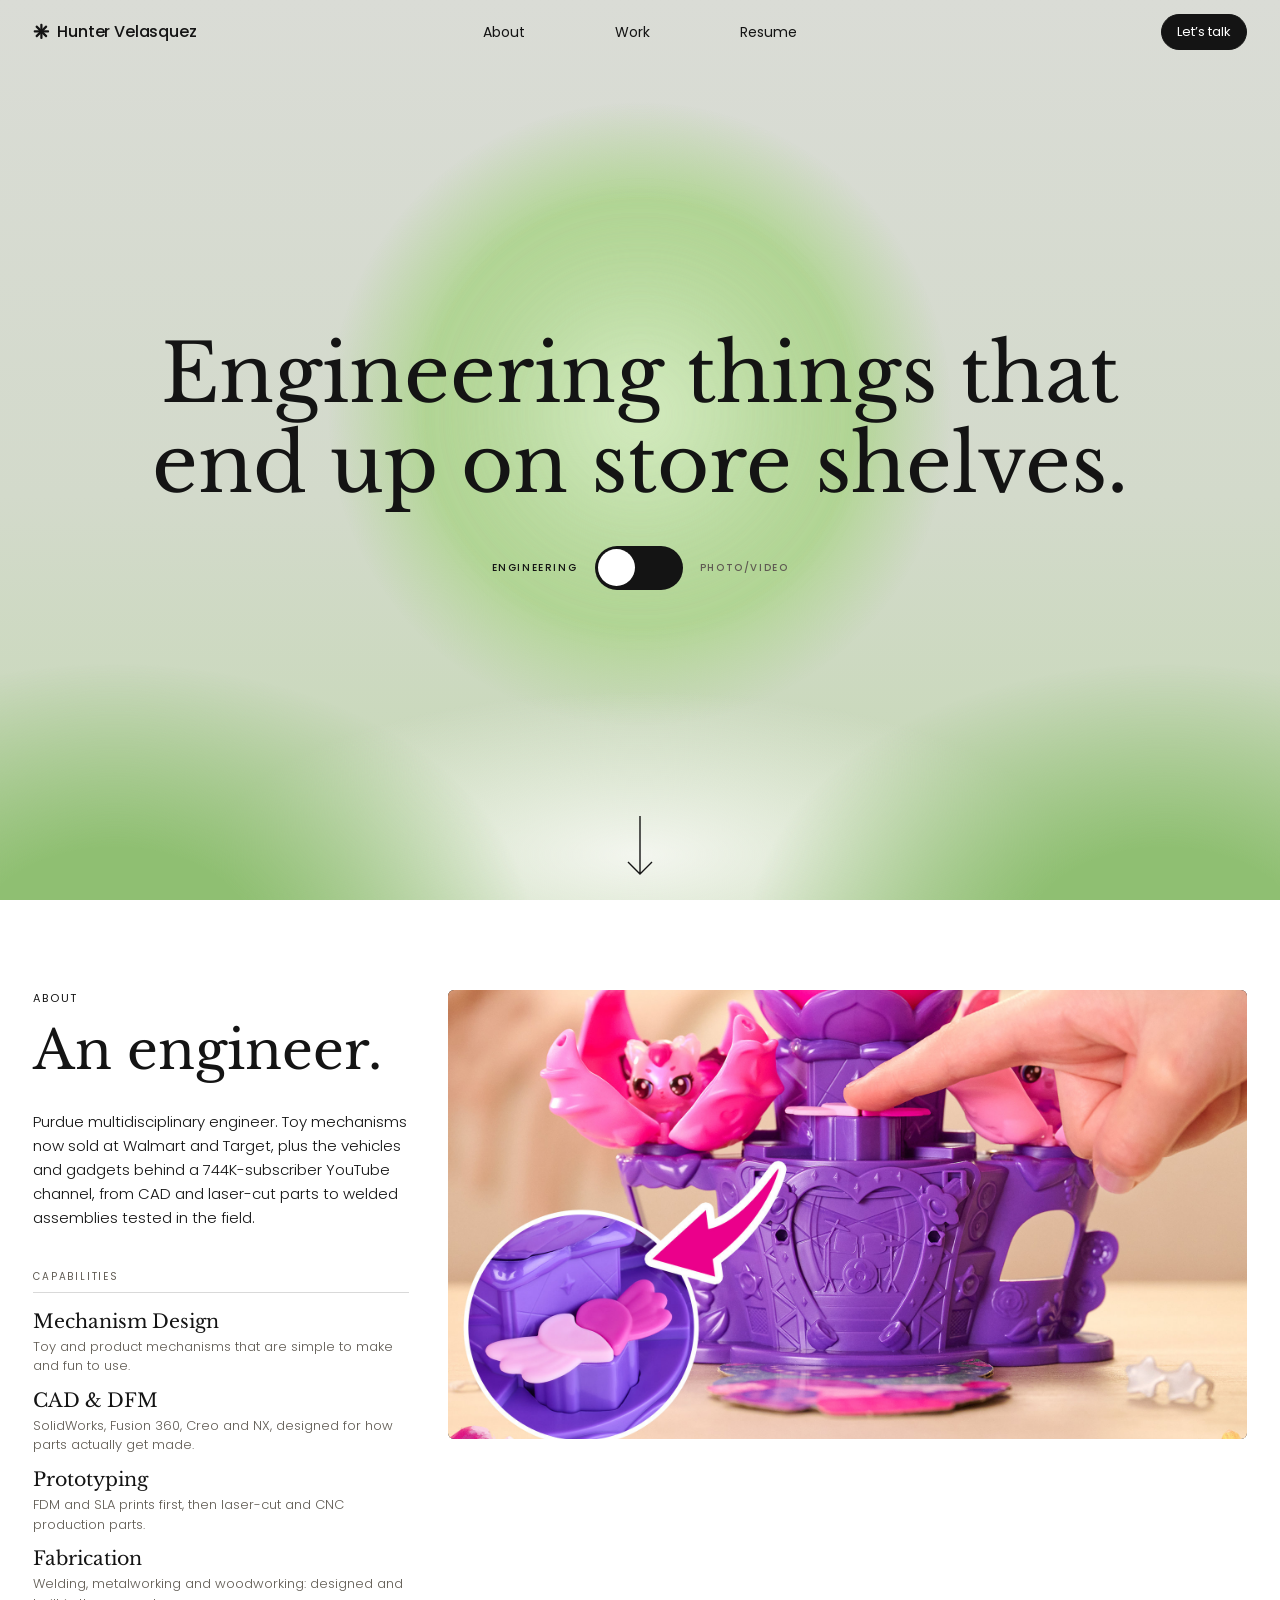
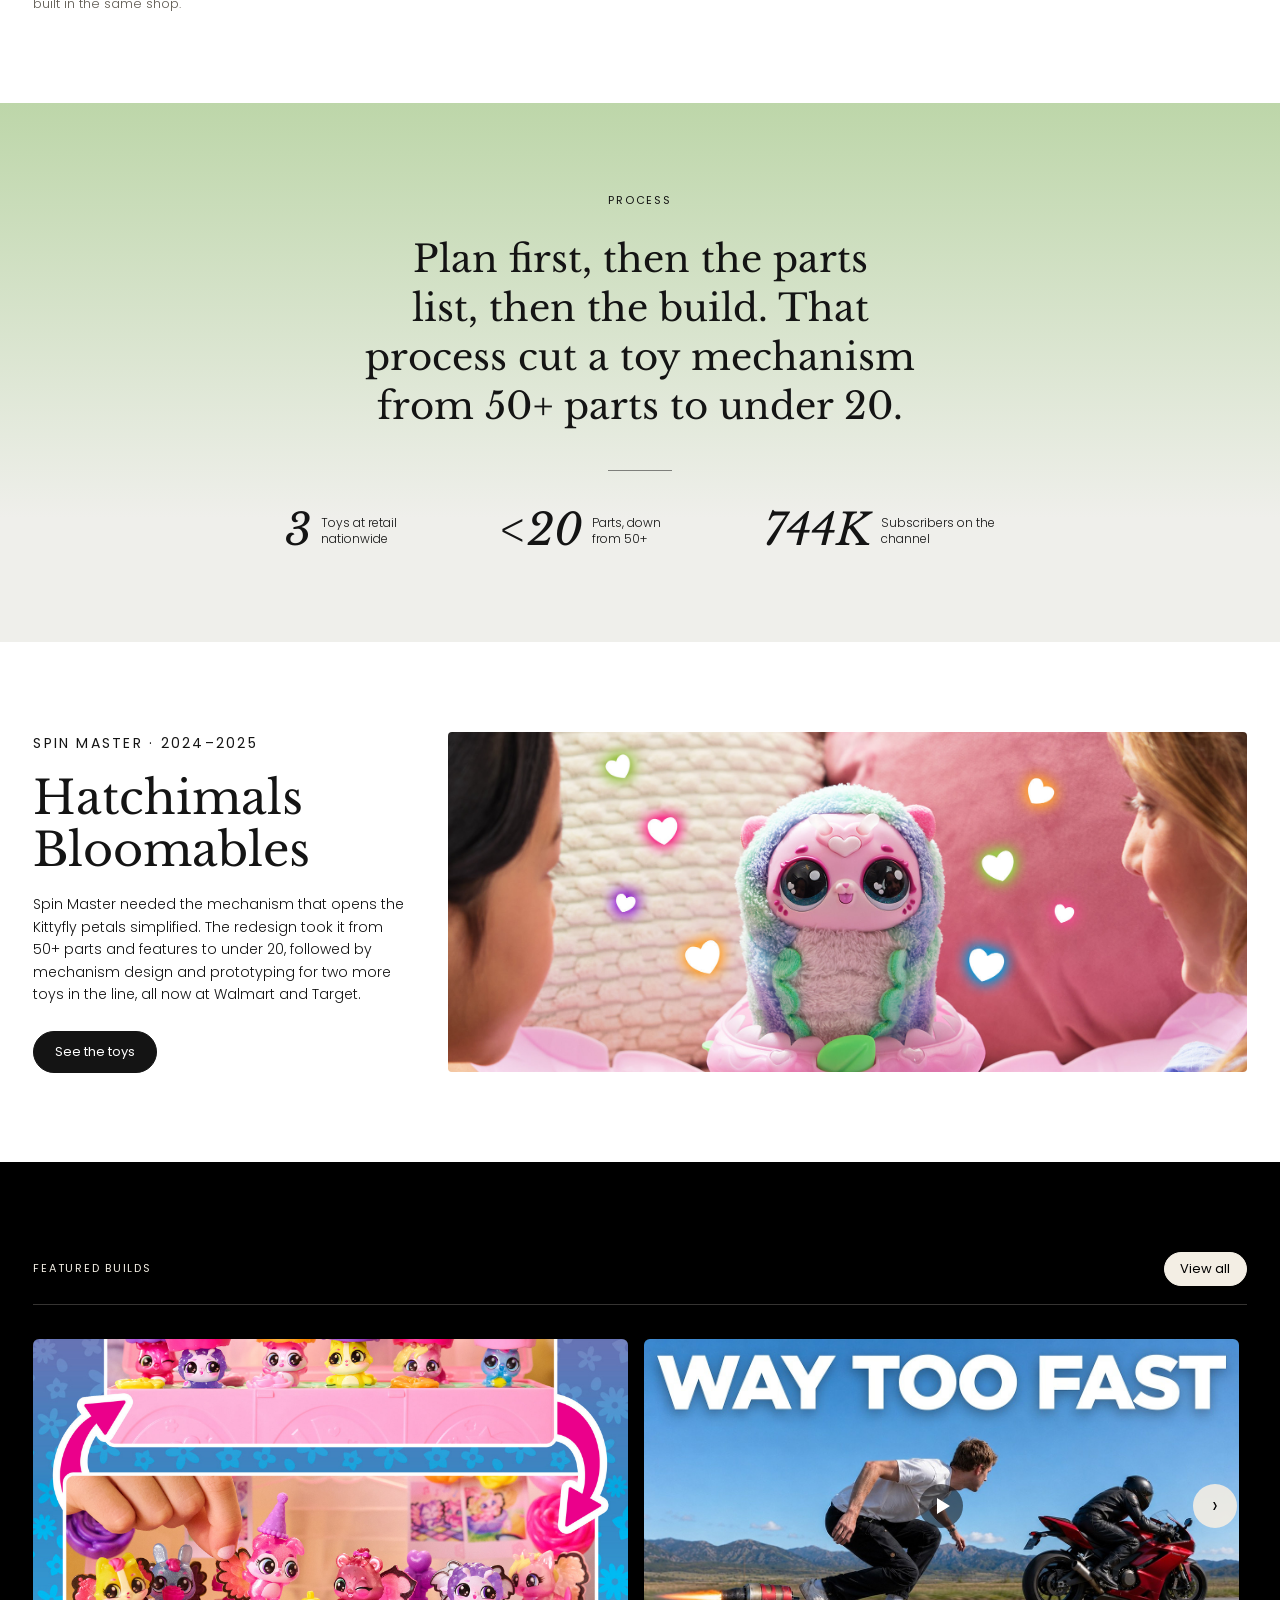
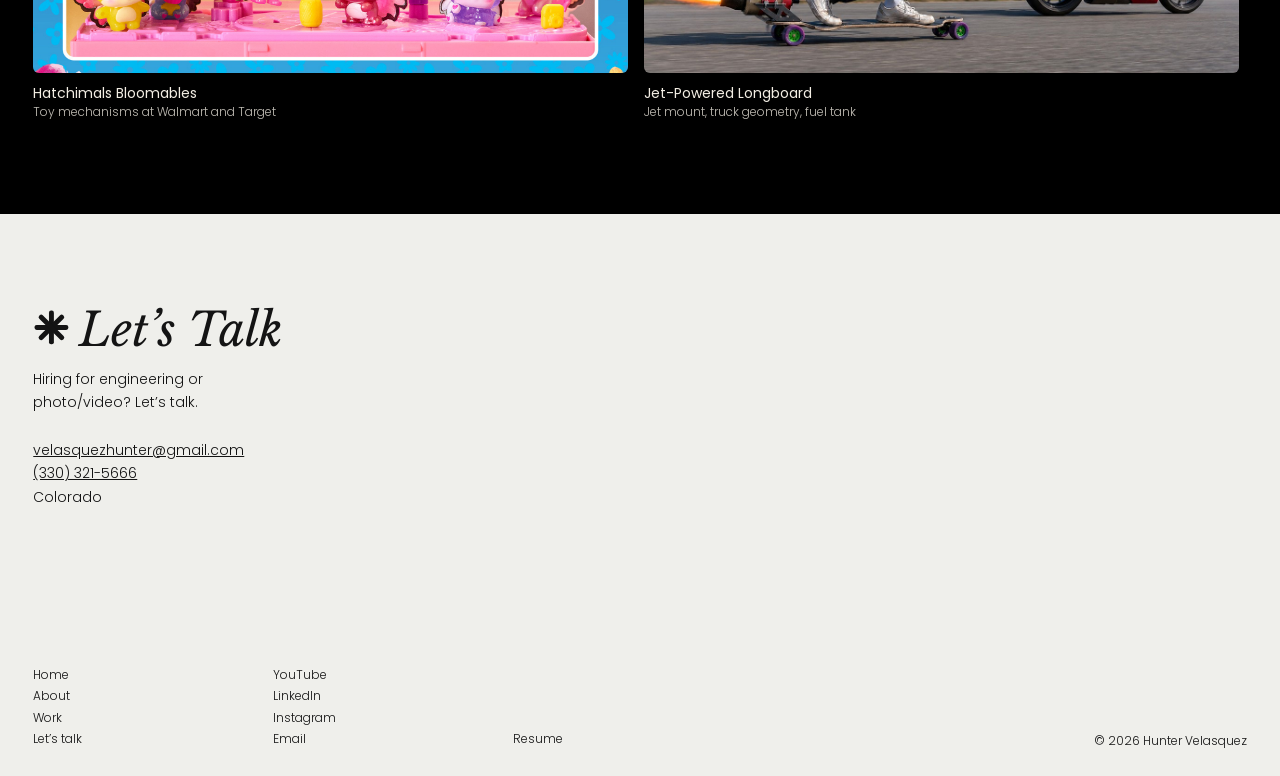
==== commit b26e6760: "Deeper green corner glow swelling together; years on every project Co-Authored-By: Claude Opus 5.5 <" ====
--- a/index.html
+++ b/index.html
@@ -13,7 +13,7 @@
 <link rel="preconnect" href="https://fonts.googleapis.com">
 <link rel="preconnect" href="https://fonts.gstatic.com" crossorigin>
 <link href="https://fonts.googleapis.com/css2?family=Libre+Baskerville:ital,wght@0,400;1,400&family=Poppins:wght@200;300;400;500&display=swap" rel="stylesheet">
-<link rel="stylesheet" href="/assets/site.css?v=8">
+<link rel="stylesheet" href="/assets/site.css?v=9">
 </head>
 <body>
 <header id="site-header"></header>
@@ -89,8 +89,8 @@
 
 <footer id="site-footer"></footer>
 
-<script src="/assets/data.js?v=8"></script>
-<script src="/assets/site.js?v=8"></script>
-<script src="/assets/home.js?v=8"></script>
+<script src="/assets/data.js?v=9"></script>
+<script src="/assets/site.js?v=9"></script>
+<script src="/assets/home.js?v=9"></script>
 </body>
 </html>
--- a/assets/site.css
+++ b/assets/site.css
@@ -105,12 +105,13 @@
 /* light pooling at the bottom edge */
 .hero-bg .g3 { width: 100vmin; height: 38vmin; left: calc(50% - 50vmin); bottom: -14vmin;
   background: radial-gradient(ellipse, var(--haze) 0, transparent 68%); animation: swell 6.5s ease-in-out infinite; }
-/* light in the bottom corners, swelling out of step with the centre */
+/* deeper green glow in both bottom corners, swelling together */
 .hero-bg .c1, .hero-bg .c2 { width: 70vmax; height: 46vmax; bottom: -26vmax;
-  background: radial-gradient(ellipse, var(--haze) 0, transparent 66%); animation: cornerSwell 7s ease-in-out infinite; }
+  --corner: color-mix(in srgb, #8fbf72, #8a3410 var(--m));
+  background: radial-gradient(ellipse, var(--corner) 0, var(--corner) 22%, transparent 66%); animation: cornerSwell 7s ease-in-out infinite; }
 .hero-bg .c1 { left: -26vmax; transform-origin: 20% 80%; }
-.hero-bg .c2 { right: -26vmax; transform-origin: 80% 80%; animation-delay: -3.5s; }
-@keyframes cornerSwell { 0%, 100% { transform: scale(.7); opacity: .45; } 50% { transform: scale(1.45); opacity: 1; } }
+.hero-bg .c2 { right: -26vmax; transform-origin: 80% 80%; }
+@keyframes cornerSwell { 0%, 100% { transform: scale(.8); opacity: .55; } 50% { transform: scale(1.3); opacity: 1; } }
 @keyframes breathe { 0%, 100% { transform: scale(.9); } 50% { transform: scale(1.16); } }
 @keyframes orbit { from { transform: rotate(0deg) translateX(15vmin) rotate(0deg) scale(1); } 50% { transform: rotate(180deg) translateX(15vmin) rotate(-180deg) scale(1.2); } to { transform: rotate(360deg) translateX(15vmin) rotate(-360deg) scale(1); } }
 @keyframes orbit2 { from { transform: rotate(360deg) translateX(13vmin) rotate(-360deg); } to { transform: rotate(0deg) translateX(13vmin) rotate(0deg); } }
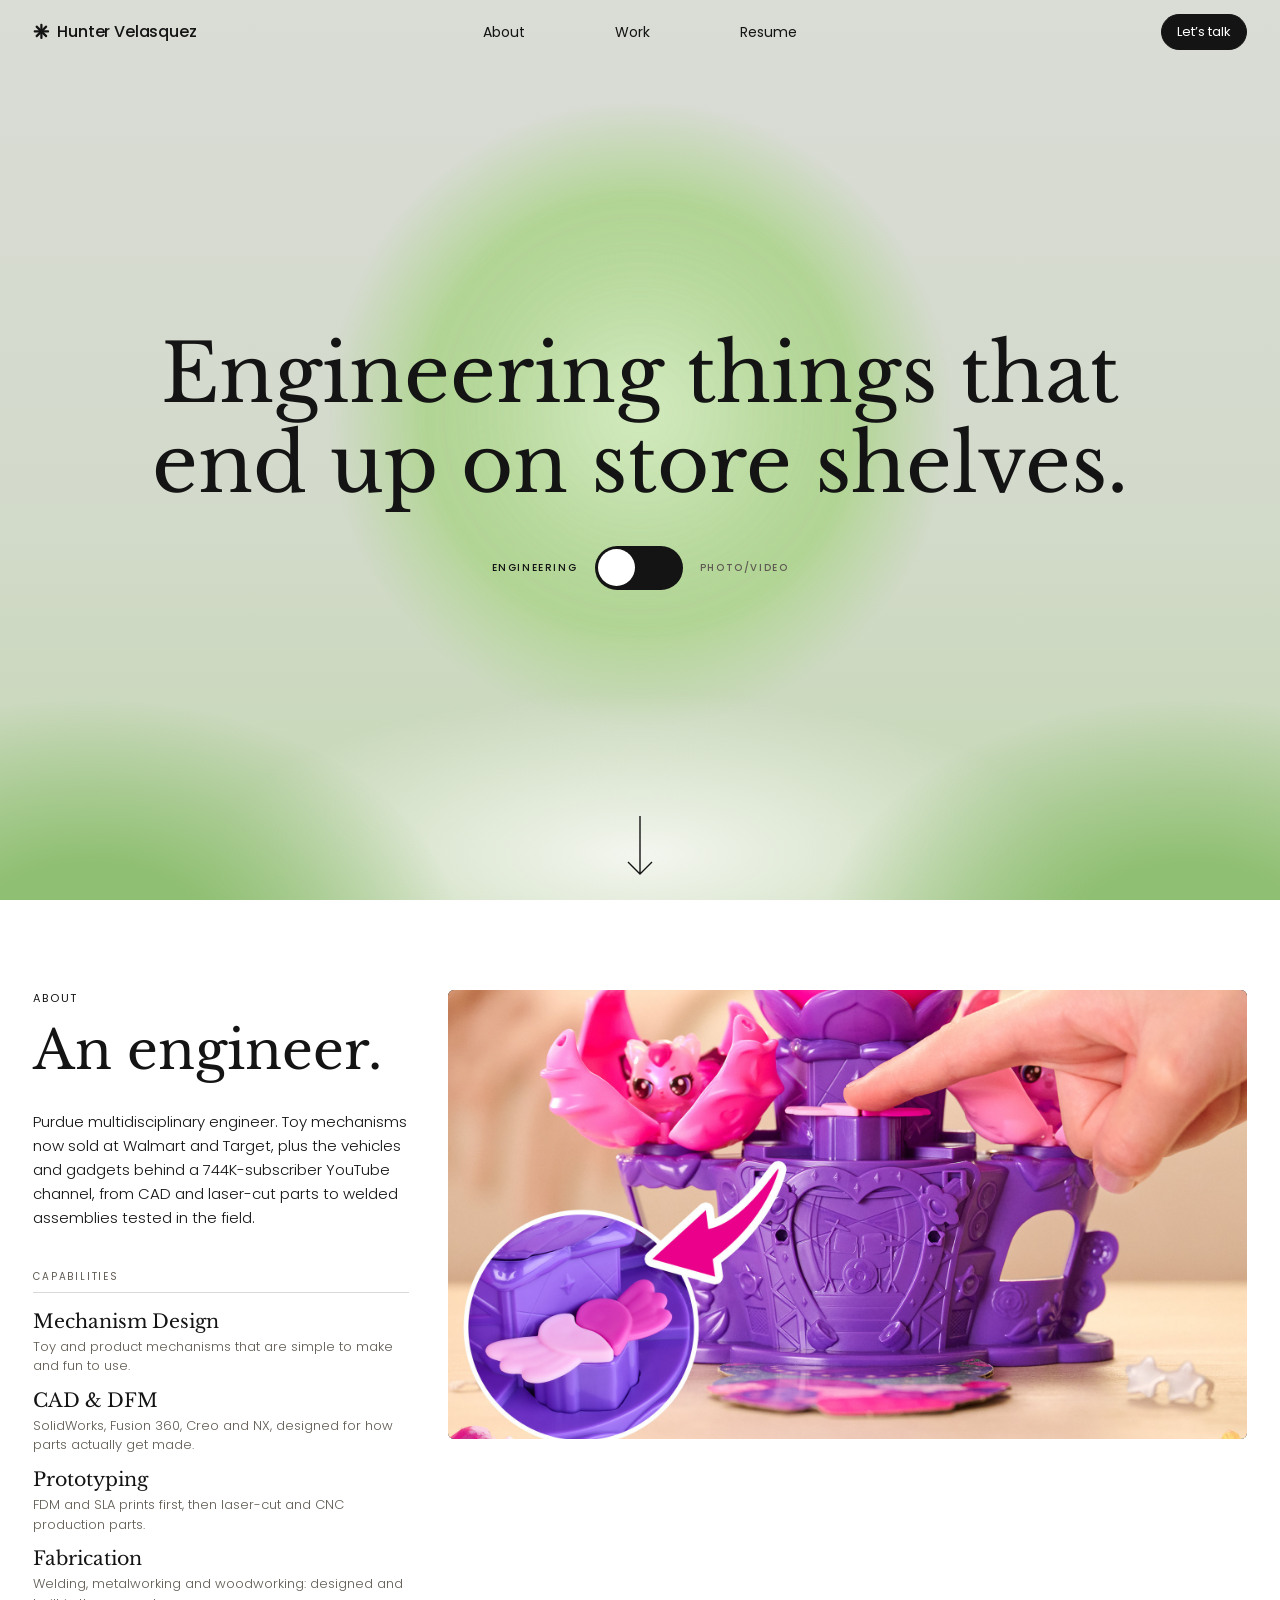
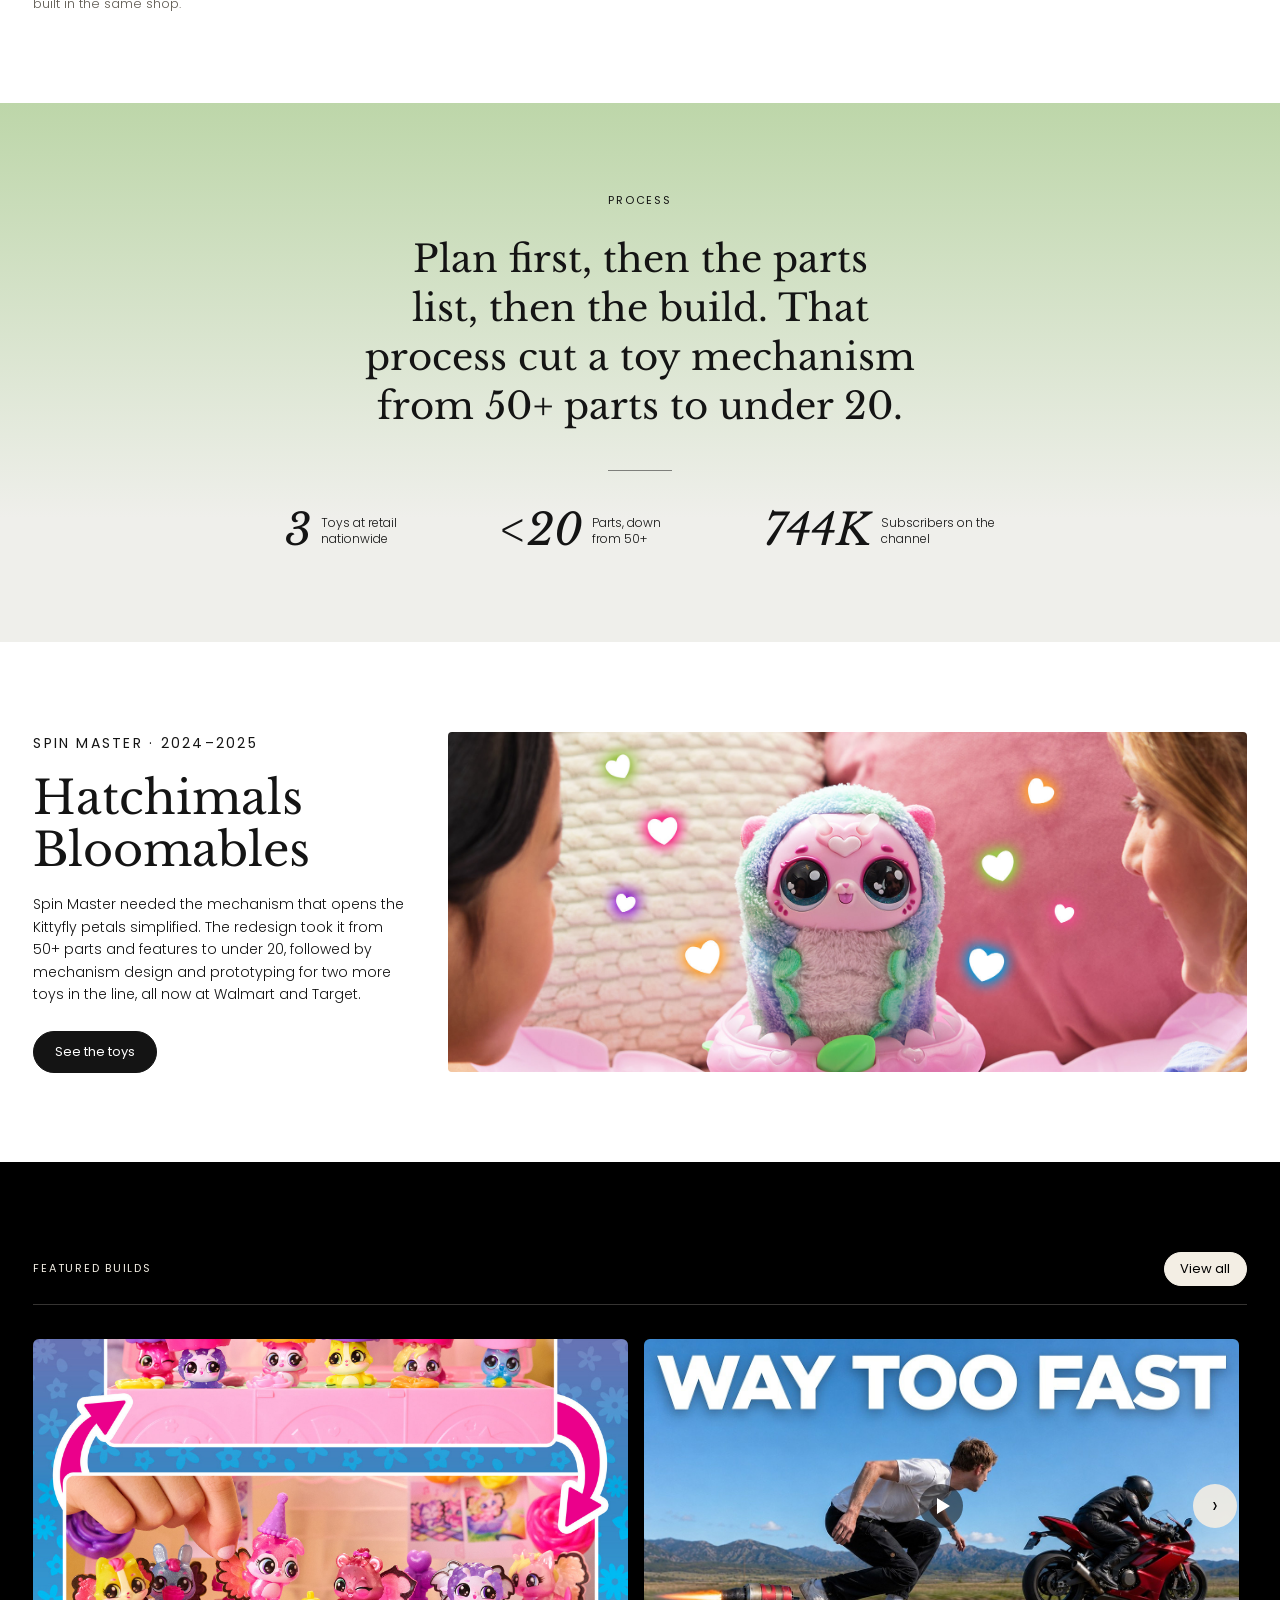
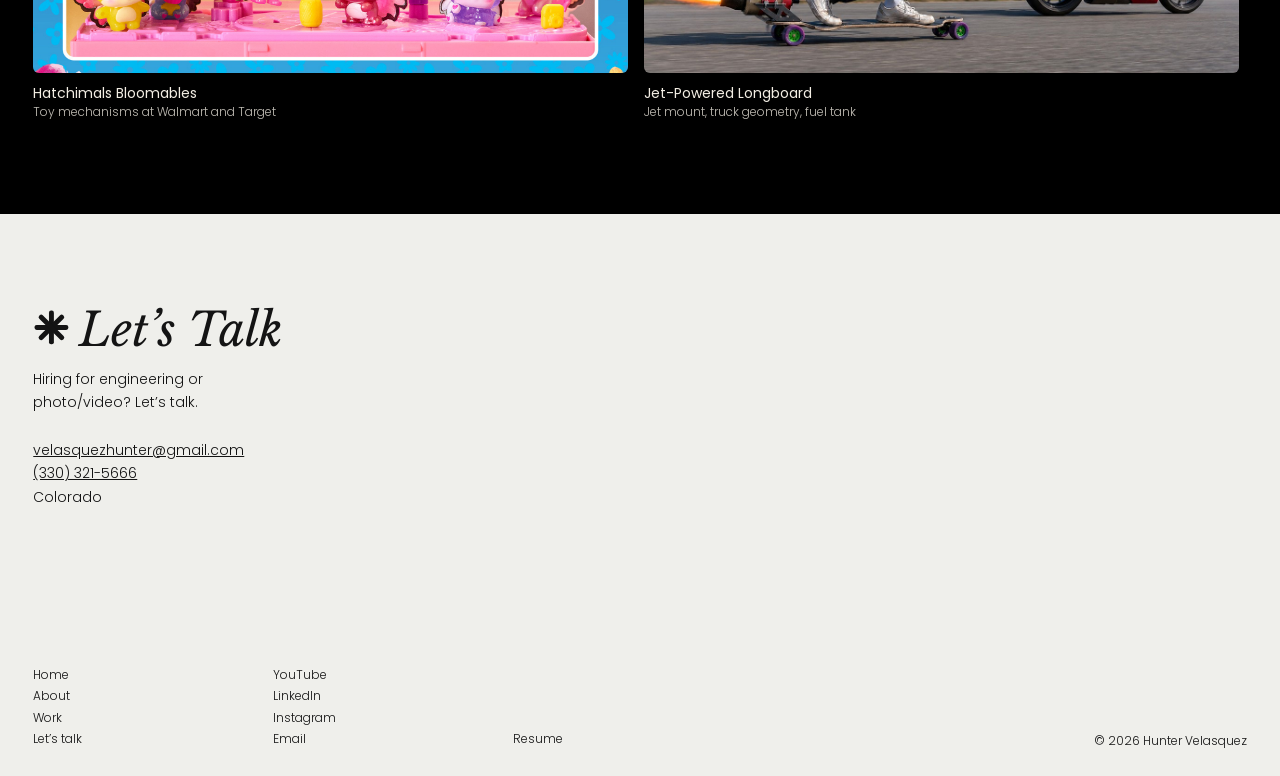
==== commit dd30467b: "Remember the chosen side on every page; corner glow sized per side Co-Authored-By: Claude Opus 5.5 <" ====
--- a/index.html
+++ b/index.html
@@ -13,7 +13,7 @@
 <link rel="preconnect" href="https://fonts.googleapis.com">
 <link rel="preconnect" href="https://fonts.gstatic.com" crossorigin>
 <link href="https://fonts.googleapis.com/css2?family=Libre+Baskerville:ital,wght@0,400;1,400&family=Poppins:wght@200;300;400;500&display=swap" rel="stylesheet">
-<link rel="stylesheet" href="/assets/site.css?v=9">
+<link rel="stylesheet" href="/assets/site.css?v=10">
 </head>
 <body>
 <header id="site-header"></header>
@@ -89,8 +89,8 @@
 
 <footer id="site-footer"></footer>
 
-<script src="/assets/data.js?v=9"></script>
-<script src="/assets/site.js?v=9"></script>
-<script src="/assets/home.js?v=9"></script>
+<script src="/assets/data.js?v=10"></script>
+<script src="/assets/site.js?v=10"></script>
+<script src="/assets/home.js?v=10"></script>
 </body>
 </html>
--- a/assets/site.css
+++ b/assets/site.css
@@ -106,12 +106,12 @@
 .hero-bg .g3 { width: 100vmin; height: 38vmin; left: calc(50% - 50vmin); bottom: -14vmin;
   background: radial-gradient(ellipse, var(--haze) 0, transparent 68%); animation: swell 6.5s ease-in-out infinite; }
 /* deeper green glow in both bottom corners, swelling together */
-.hero-bg .c1, .hero-bg .c2 { width: 70vmax; height: 46vmax; bottom: -26vmax;
+.hero-bg .c1, .hero-bg .c2 { width: calc(62vmax + 18vmax * var(--mix)); height: calc(41vmax + 11vmax * var(--mix)); bottom: calc(-24vmax - 3vmax * var(--mix));
   --corner: color-mix(in srgb, #8fbf72, #8a3410 var(--m));
   background: radial-gradient(ellipse, var(--corner) 0, var(--corner) 22%, transparent 66%); animation: cornerSwell 7s ease-in-out infinite; }
-.hero-bg .c1 { left: -26vmax; transform-origin: 20% 80%; }
-.hero-bg .c2 { right: -26vmax; transform-origin: 80% 80%; }
-@keyframes cornerSwell { 0%, 100% { transform: scale(.8); opacity: .55; } 50% { transform: scale(1.3); opacity: 1; } }
+.hero-bg .c1 { left: calc(-24vmax - 3vmax * var(--mix)); transform-origin: 20% 80%; }
+.hero-bg .c2 { right: calc(-24vmax - 3vmax * var(--mix)); transform-origin: 80% 80%; }
+@keyframes cornerSwell { 0%, 100% { transform: scale(.82); opacity: .55; } 50% { transform: scale(1.26); opacity: 1; } }
 @keyframes breathe { 0%, 100% { transform: scale(.9); } 50% { transform: scale(1.16); } }
 @keyframes orbit { from { transform: rotate(0deg) translateX(15vmin) rotate(0deg) scale(1); } 50% { transform: rotate(180deg) translateX(15vmin) rotate(-180deg) scale(1.2); } to { transform: rotate(360deg) translateX(15vmin) rotate(-360deg) scale(1); } }
 @keyframes orbit2 { from { transform: rotate(360deg) translateX(13vmin) rotate(-360deg); } to { transform: rotate(0deg) translateX(13vmin) rotate(0deg); } }
@@ -271,7 +271,7 @@
 
 /* resume page */
 .resumes { display: grid; grid-template-columns: 1fr 1fr; gap: 28px; max-width: 1120px; margin: 0 auto; padding: 0 var(--pad) clamp(56px, 6vw, 96px); }
-.rcard { background: #fbf8f2; border: 1px solid var(--line); border-radius: 10px; padding: 22px; display: grid; grid-template-columns: minmax(150px, 42%) 1fr; gap: 22px; align-items: start; }
+.rcard { background: color-mix(in srgb, #fbf8f2, #17171b var(--m)); border: 1px solid var(--line); border-radius: 10px; padding: 22px; display: grid; grid-template-columns: minmax(150px, 42%) 1fr; gap: 22px; align-items: start; }
 .rcard .preview { display: block; border: 1px solid var(--line); border-radius: 4px; overflow: hidden; box-shadow: 0 10px 24px rgba(20, 20, 20, .10); transition: transform .2s ease, box-shadow .2s ease; background: #fff; }
 .rcard .preview:hover { transform: translateY(-3px); box-shadow: 0 16px 32px rgba(20, 20, 20, .16); }
 .rcard .preview img { width: 100%; aspect-ratio: 8.5 / 11; object-fit: cover; object-position: top; }
@@ -285,3 +285,6 @@
 @media (prefers-reduced-motion: reduce) {
   *, *::before, *::after { animation: none !important; transition-duration: .01ms !important; scroll-behavior: auto !important; }
 }
+
+/* resume page: cream on the Engineering side, dark on Photo/Video */
+body.resume { --bg: color-mix(in srgb, #f3eee4, #0d0d10 var(--m)); }
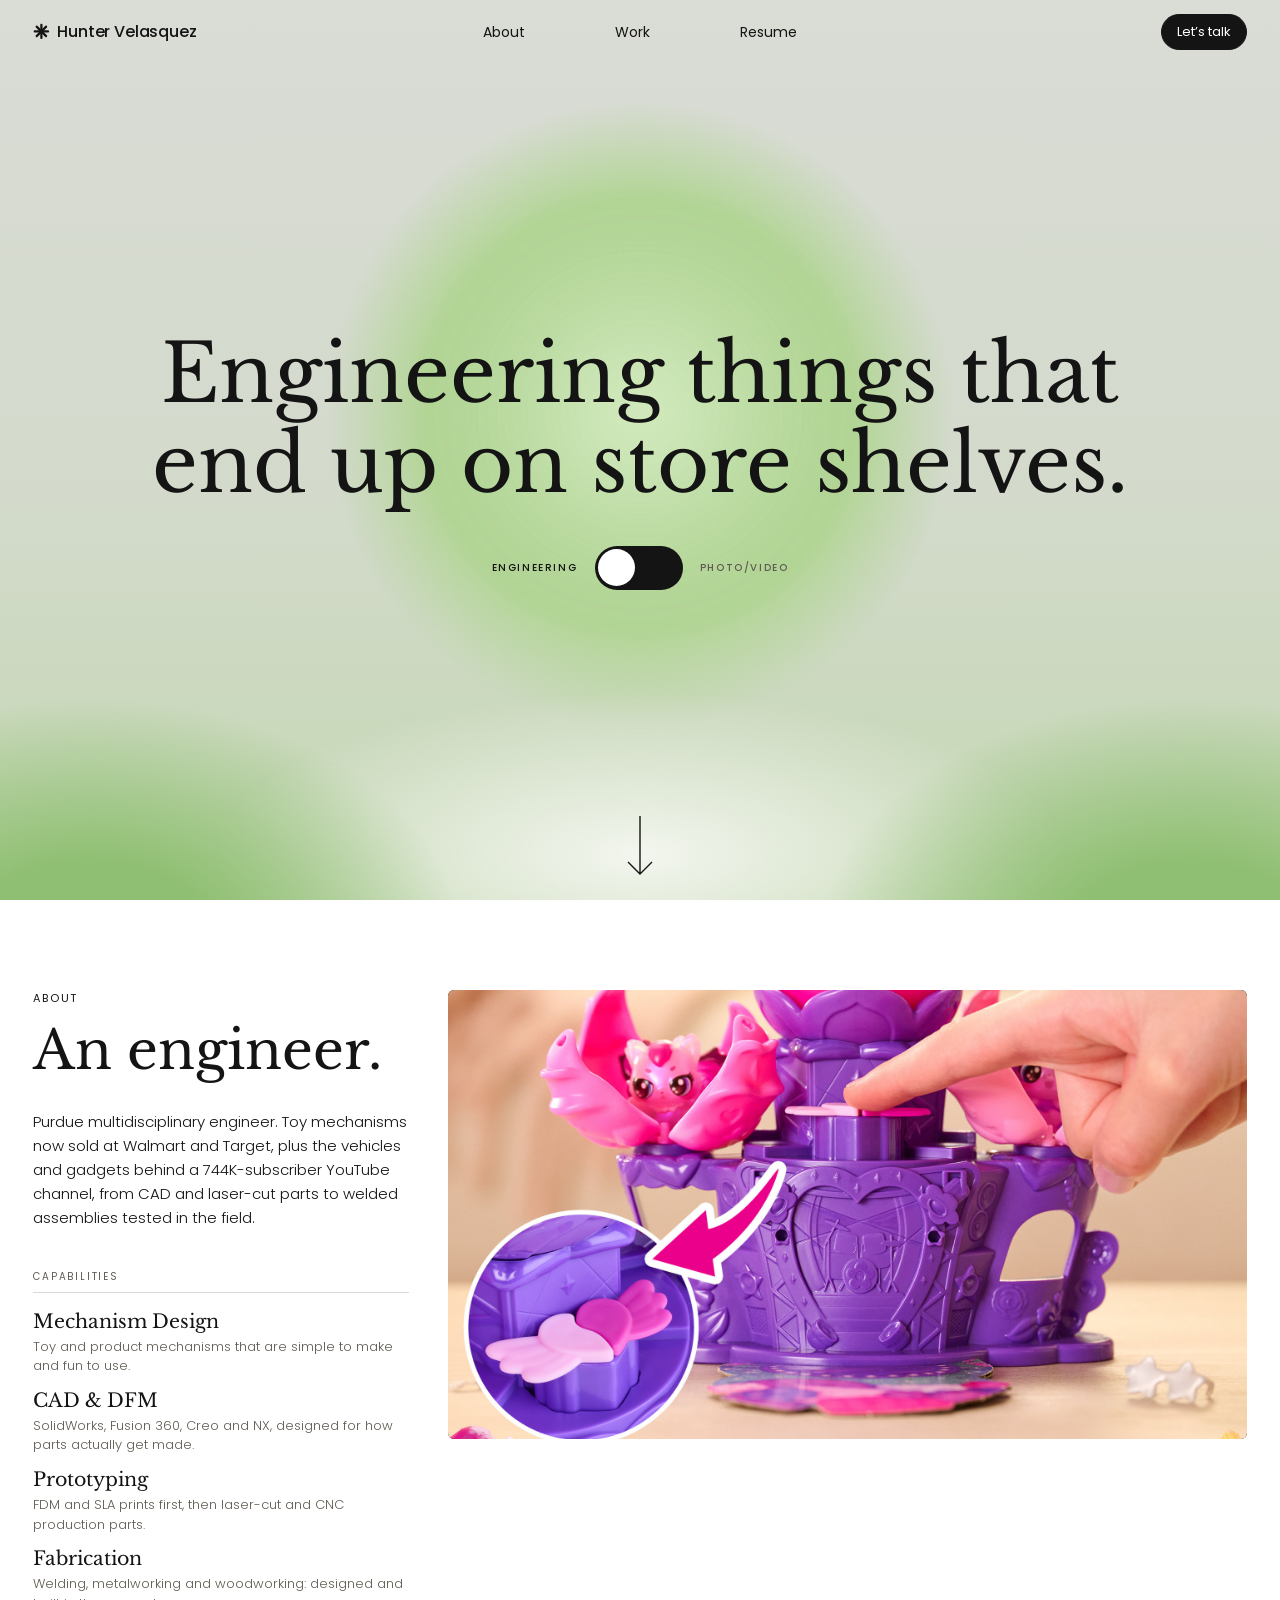
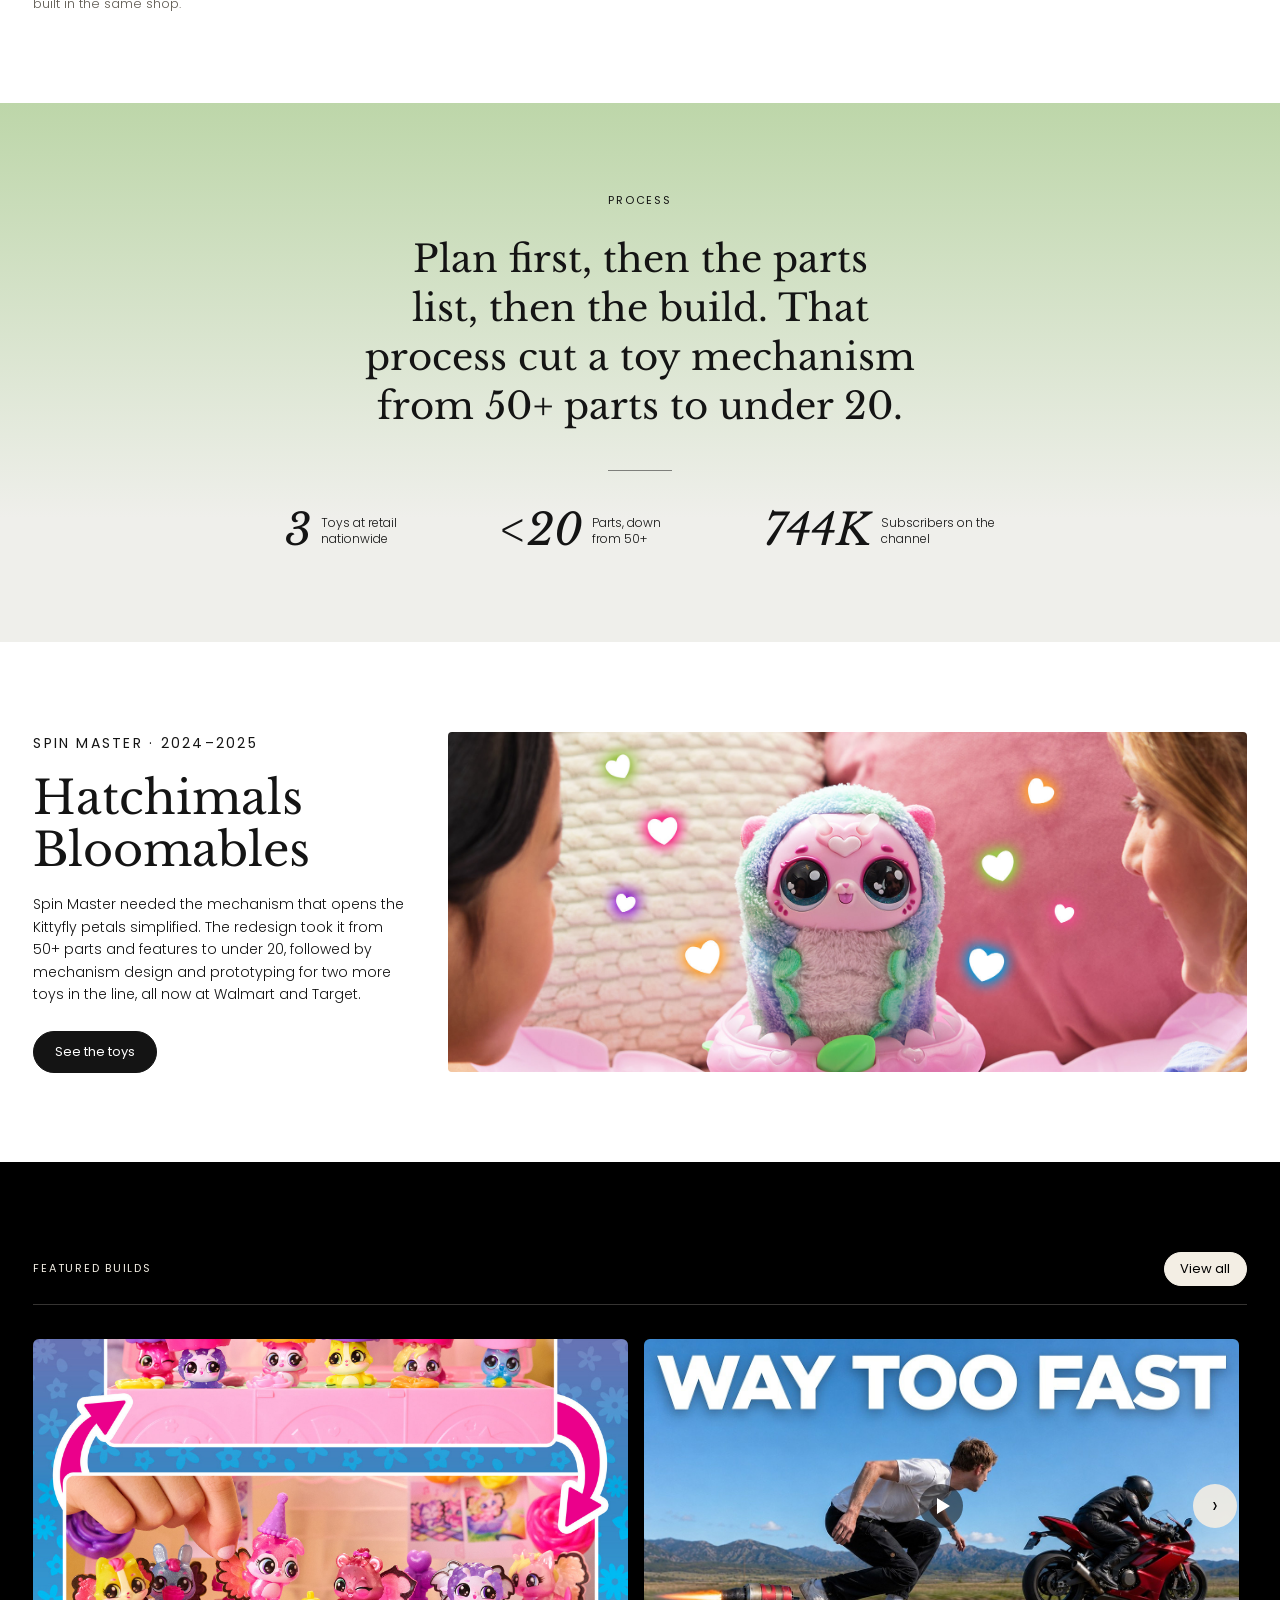
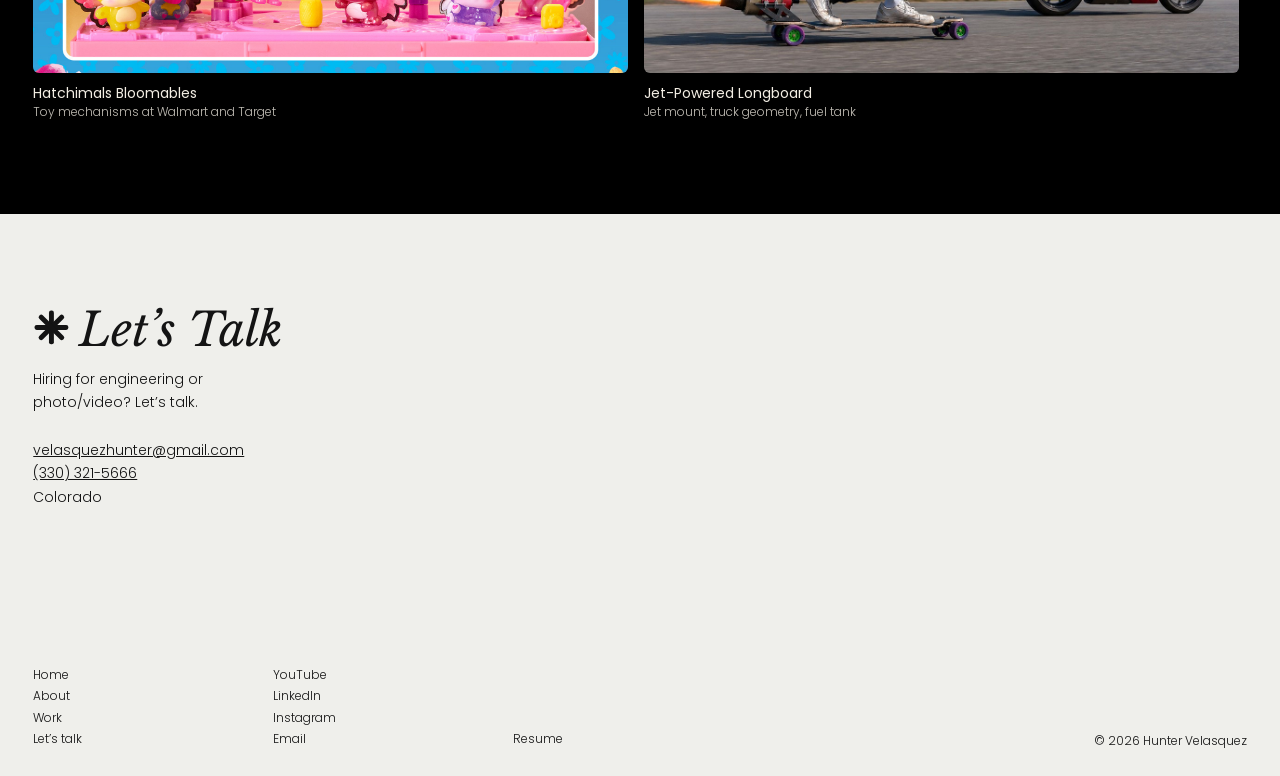
==== commit 9ab305ae: "One shared pulse for the glow, bottom light and corners Co-Authored-By: Claude Opus 5.5 <noreply@ant" ====
--- a/index.html
+++ b/index.html
@@ -13,7 +13,7 @@
 <link rel="preconnect" href="https://fonts.googleapis.com">
 <link rel="preconnect" href="https://fonts.gstatic.com" crossorigin>
 <link href="https://fonts.googleapis.com/css2?family=Libre+Baskerville:ital,wght@0,400;1,400&family=Poppins:wght@200;300;400;500&display=swap" rel="stylesheet">
-<link rel="stylesheet" href="/assets/site.css?v=10">
+<link rel="stylesheet" href="/assets/site.css?v=12">
 </head>
 <body>
 <header id="site-header"></header>
@@ -89,8 +89,8 @@
 
 <footer id="site-footer"></footer>
 
-<script src="/assets/data.js?v=10"></script>
-<script src="/assets/site.js?v=10"></script>
-<script src="/assets/home.js?v=10"></script>
+<script src="/assets/data.js?v=12"></script>
+<script src="/assets/site.js?v=12"></script>
+<script src="/assets/home.js?v=12"></script>
 </body>
 </html>
--- a/assets/site.css
+++ b/assets/site.css
@@ -104,13 +104,13 @@
   background: radial-gradient(circle, var(--glow3) 0, transparent 68%); animation: orbit2 14s linear infinite; }
 /* light pooling at the bottom edge */
 .hero-bg .g3 { width: 100vmin; height: 38vmin; left: calc(50% - 50vmin); bottom: -14vmin;
-  background: radial-gradient(ellipse, var(--haze) 0, transparent 68%); animation: swell 6.5s ease-in-out infinite; }
+  background: radial-gradient(ellipse, var(--haze) 0, transparent 68%); animation: swell 5.5s ease-in-out infinite; }
 /* deeper green glow in both bottom corners, swelling together */
-.hero-bg .c1, .hero-bg .c2 { width: calc(62vmax + 18vmax * var(--mix)); height: calc(41vmax + 11vmax * var(--mix)); bottom: calc(-24vmax - 3vmax * var(--mix));
-  --corner: color-mix(in srgb, #8fbf72, #8a3410 var(--m));
-  background: radial-gradient(ellipse, var(--corner) 0, var(--corner) 22%, transparent 66%); animation: cornerSwell 7s ease-in-out infinite; }
-.hero-bg .c1 { left: calc(-24vmax - 3vmax * var(--mix)); transform-origin: 20% 80%; }
-.hero-bg .c2 { right: calc(-24vmax - 3vmax * var(--mix)); transform-origin: 80% 80%; }
+.hero-bg .c1, .hero-bg .c2 { width: calc(62vmax - 16vmax * var(--mix)); height: calc(41vmax - 11vmax * var(--mix)); bottom: calc(-24vmax + 4vmax * var(--mix));
+  --corner: color-mix(in srgb, #8fbf72, #5c230c var(--m));
+  background: radial-gradient(ellipse, var(--corner) 0, var(--corner) 22%, transparent 66%); animation: cornerSwell 5.5s ease-in-out infinite; }
+.hero-bg .c1 { left: calc(-24vmax + 4vmax * var(--mix)); transform-origin: 20% 80%; }
+.hero-bg .c2 { right: calc(-24vmax + 4vmax * var(--mix)); transform-origin: 80% 80%; }
 @keyframes cornerSwell { 0%, 100% { transform: scale(.82); opacity: .55; } 50% { transform: scale(1.26); opacity: 1; } }
 @keyframes breathe { 0%, 100% { transform: scale(.9); } 50% { transform: scale(1.16); } }
 @keyframes orbit { from { transform: rotate(0deg) translateX(15vmin) rotate(0deg) scale(1); } 50% { transform: rotate(180deg) translateX(15vmin) rotate(-180deg) scale(1.2); } to { transform: rotate(360deg) translateX(15vmin) rotate(-360deg) scale(1); } }
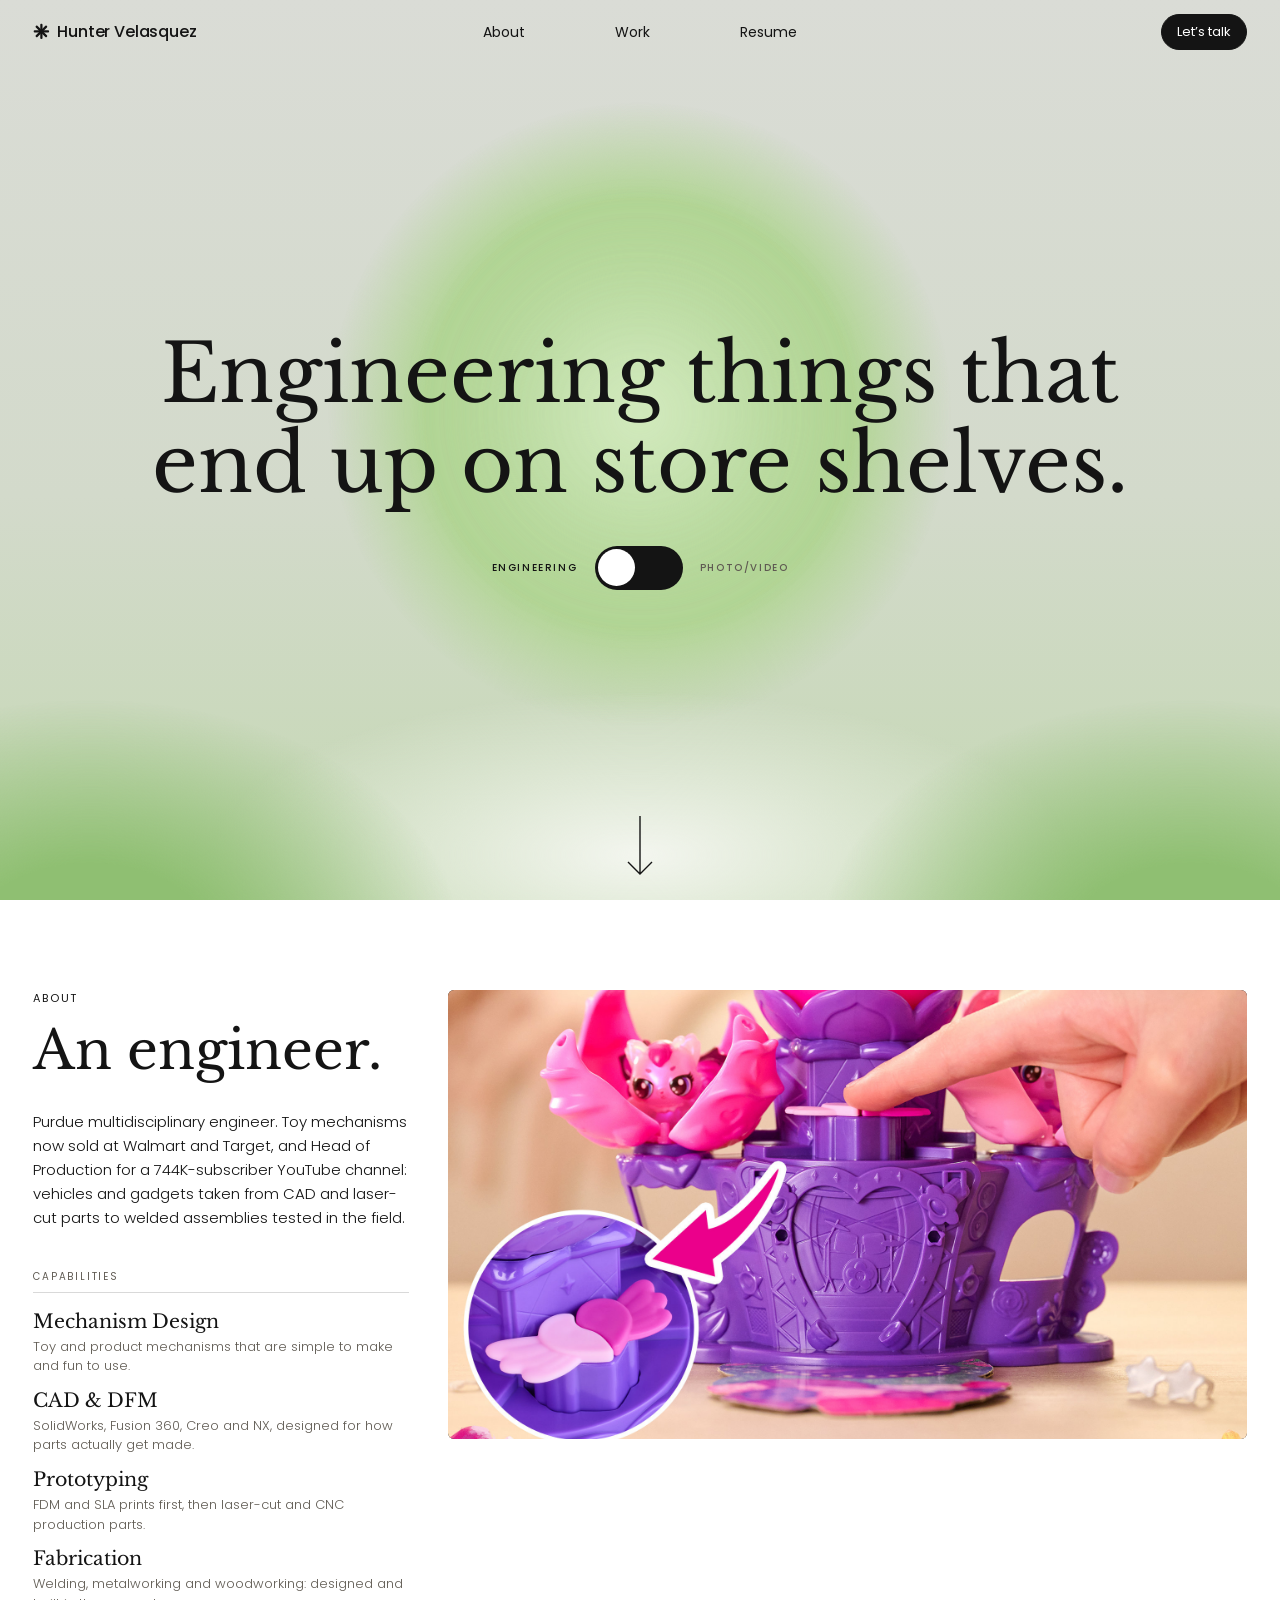
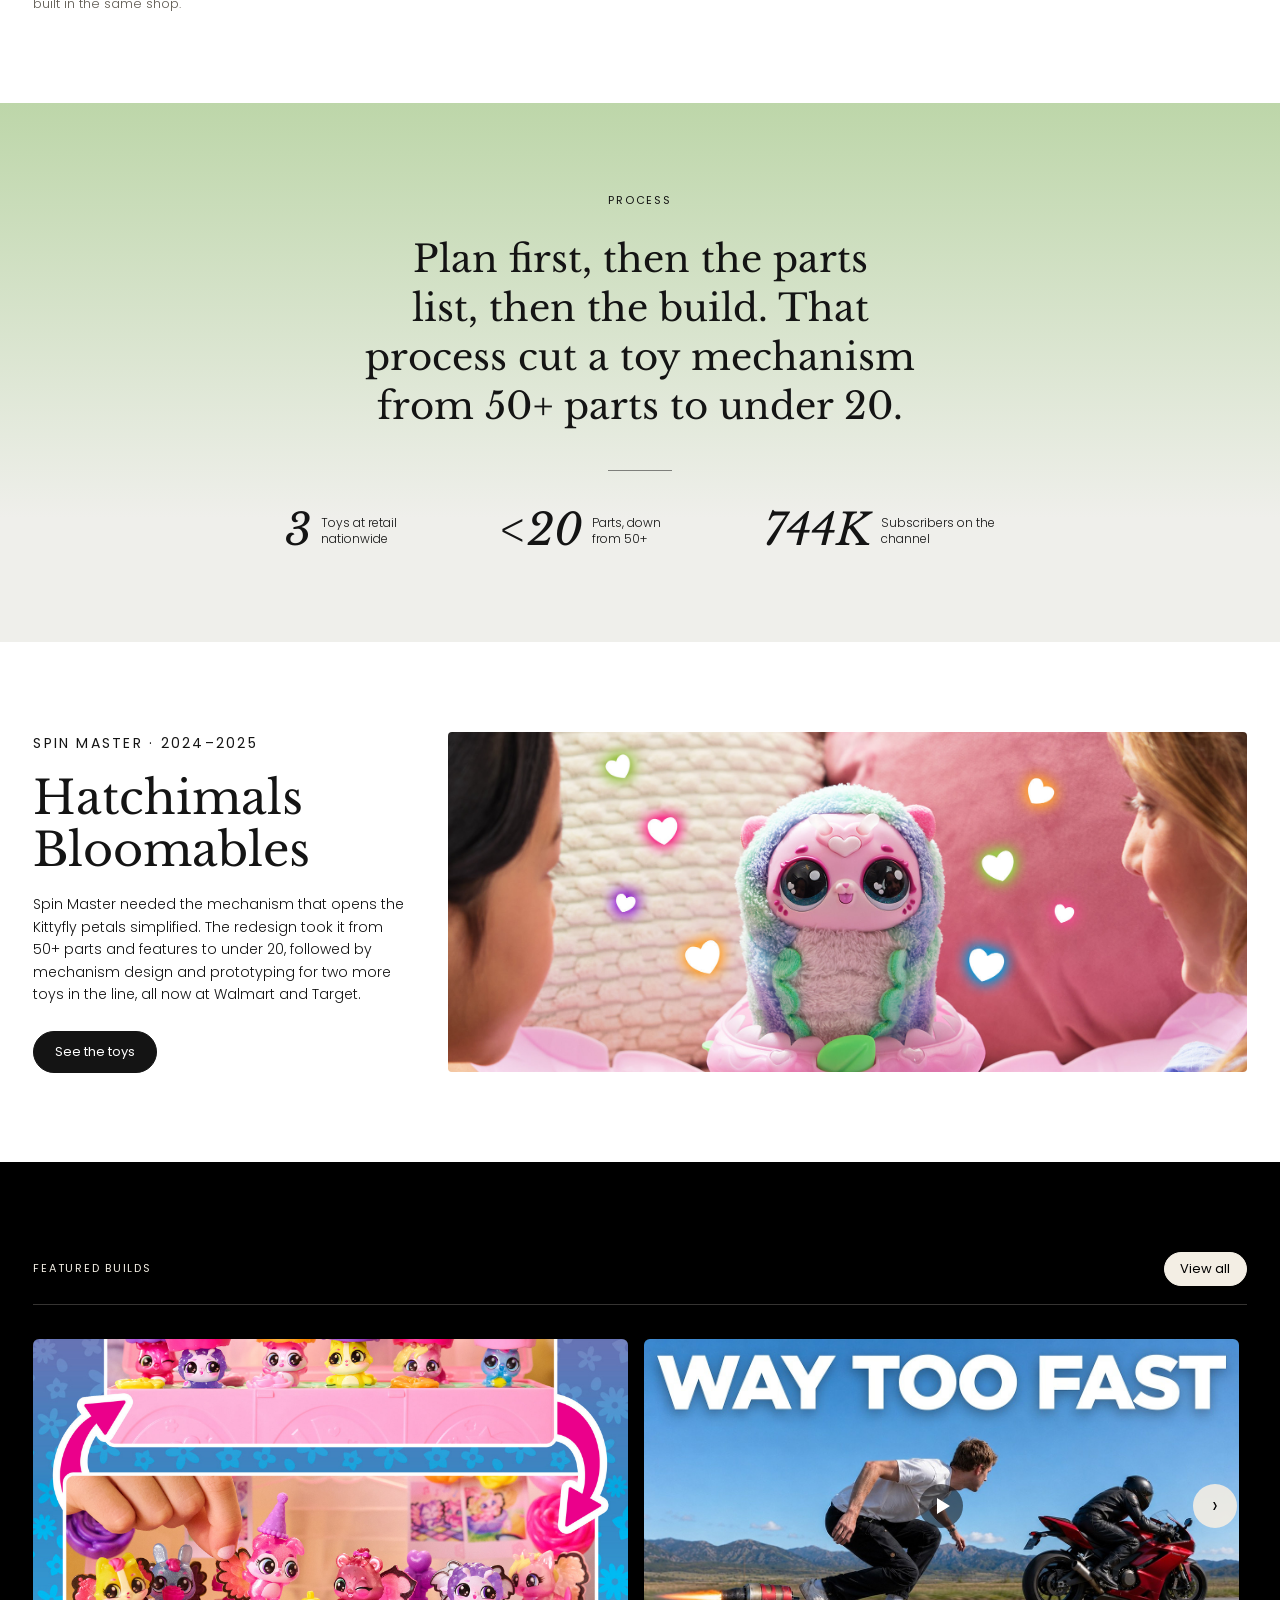
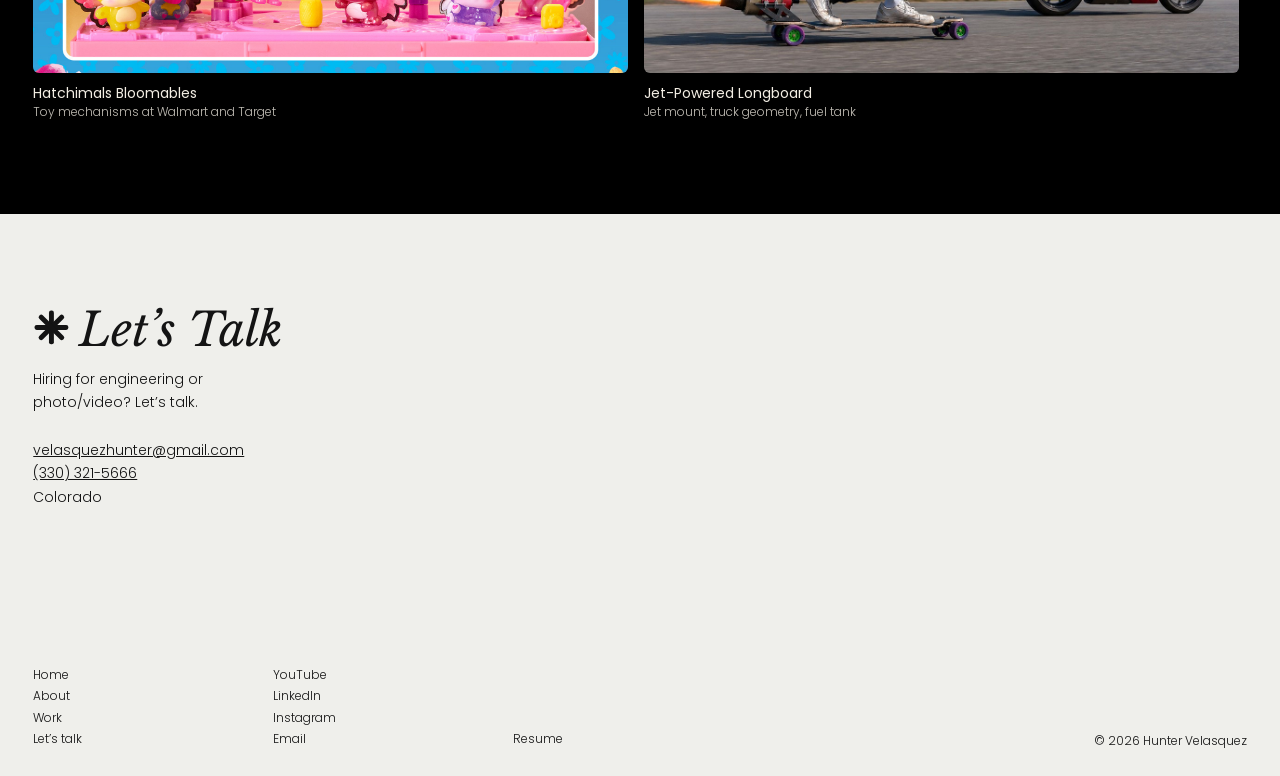
==== commit 21dfa21f: "Head of Production title, new EV road-trip project, updated resumes Co-Authored-By: Claude Opus 5.5 " ====
--- a/index.html
+++ b/index.html
@@ -13,7 +13,7 @@
 <link rel="preconnect" href="https://fonts.googleapis.com">
 <link rel="preconnect" href="https://fonts.gstatic.com" crossorigin>
 <link href="https://fonts.googleapis.com/css2?family=Libre+Baskerville:ital,wght@0,400;1,400&family=Poppins:wght@200;300;400;500&display=swap" rel="stylesheet">
-<link rel="stylesheet" href="/assets/site.css?v=12">
+<link rel="stylesheet" href="/assets/site.css?v=13">
 </head>
 <body>
 <header id="site-header"></header>
@@ -89,8 +89,8 @@
 
 <footer id="site-footer"></footer>
 
-<script src="/assets/data.js?v=12"></script>
-<script src="/assets/site.js?v=12"></script>
-<script src="/assets/home.js?v=12"></script>
+<script src="/assets/data.js?v=13"></script>
+<script src="/assets/site.js?v=13"></script>
+<script src="/assets/home.js?v=13"></script>
 </body>
 </html>
